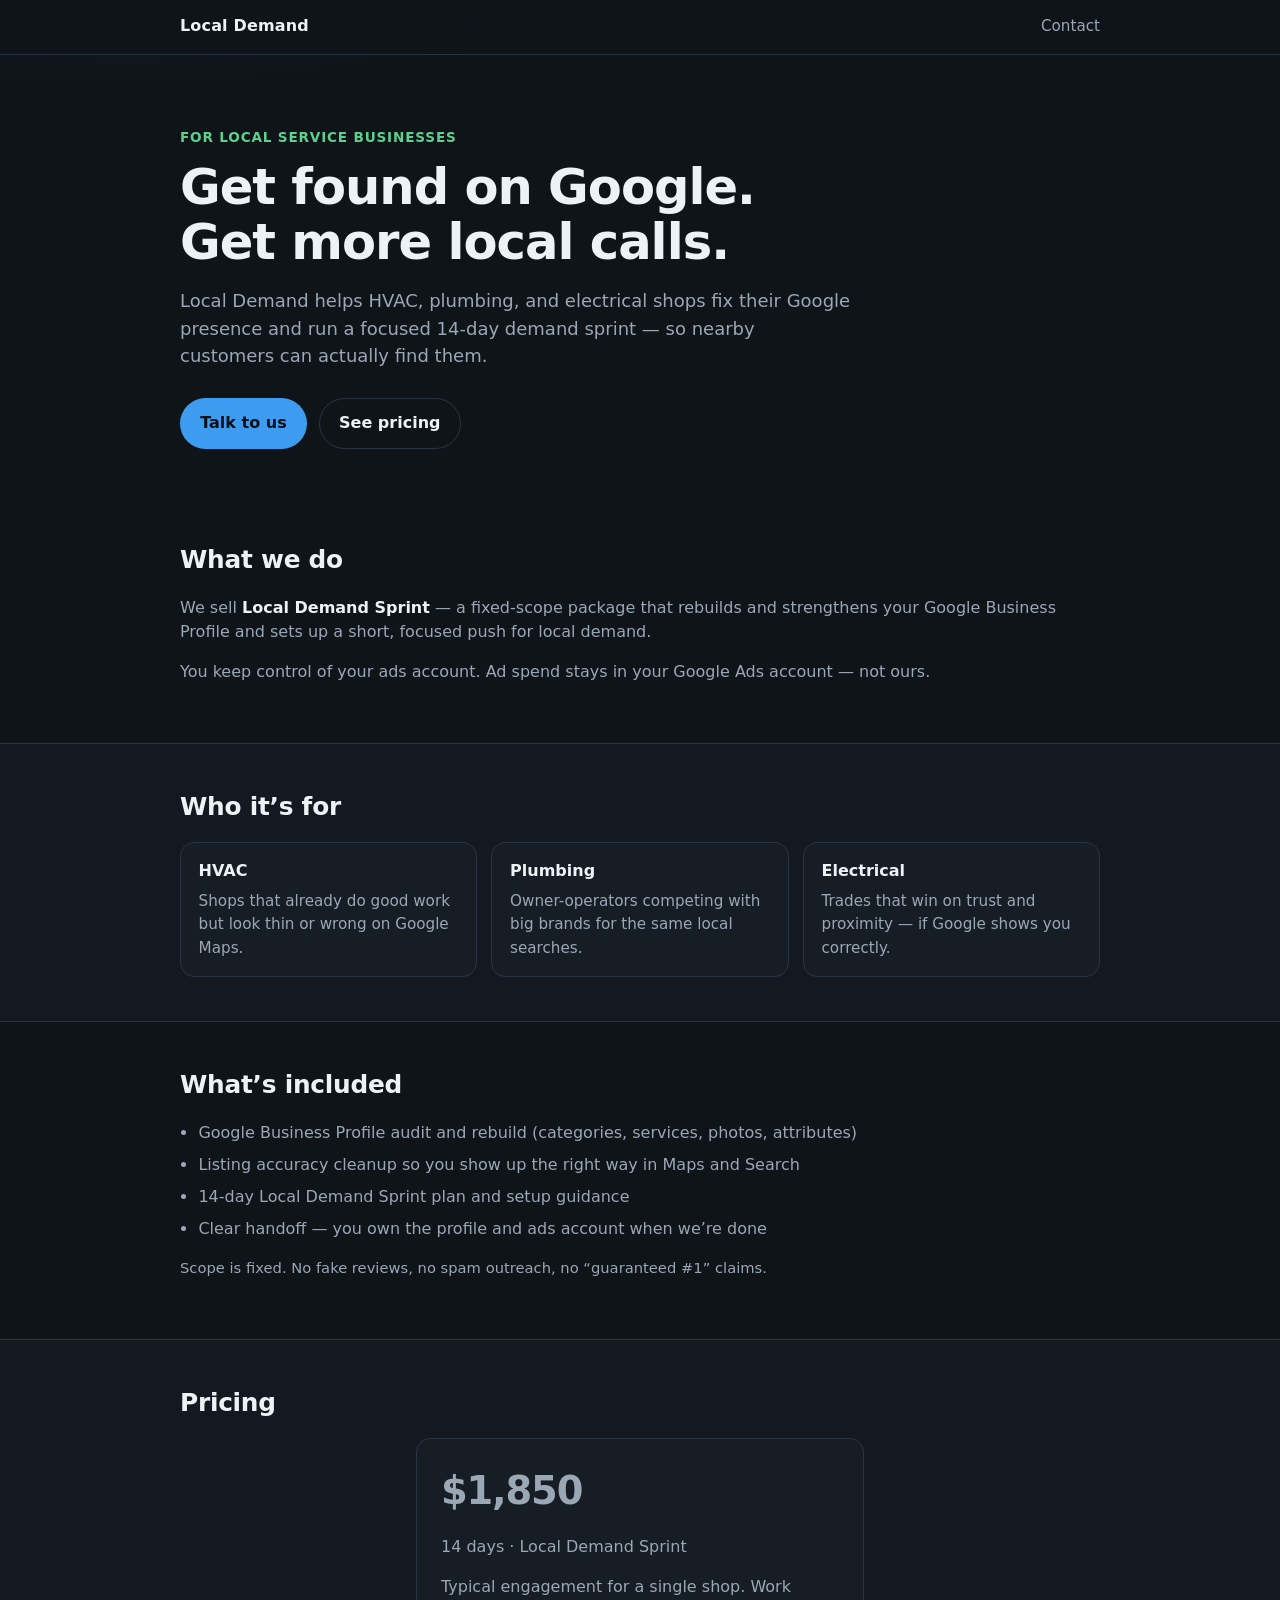
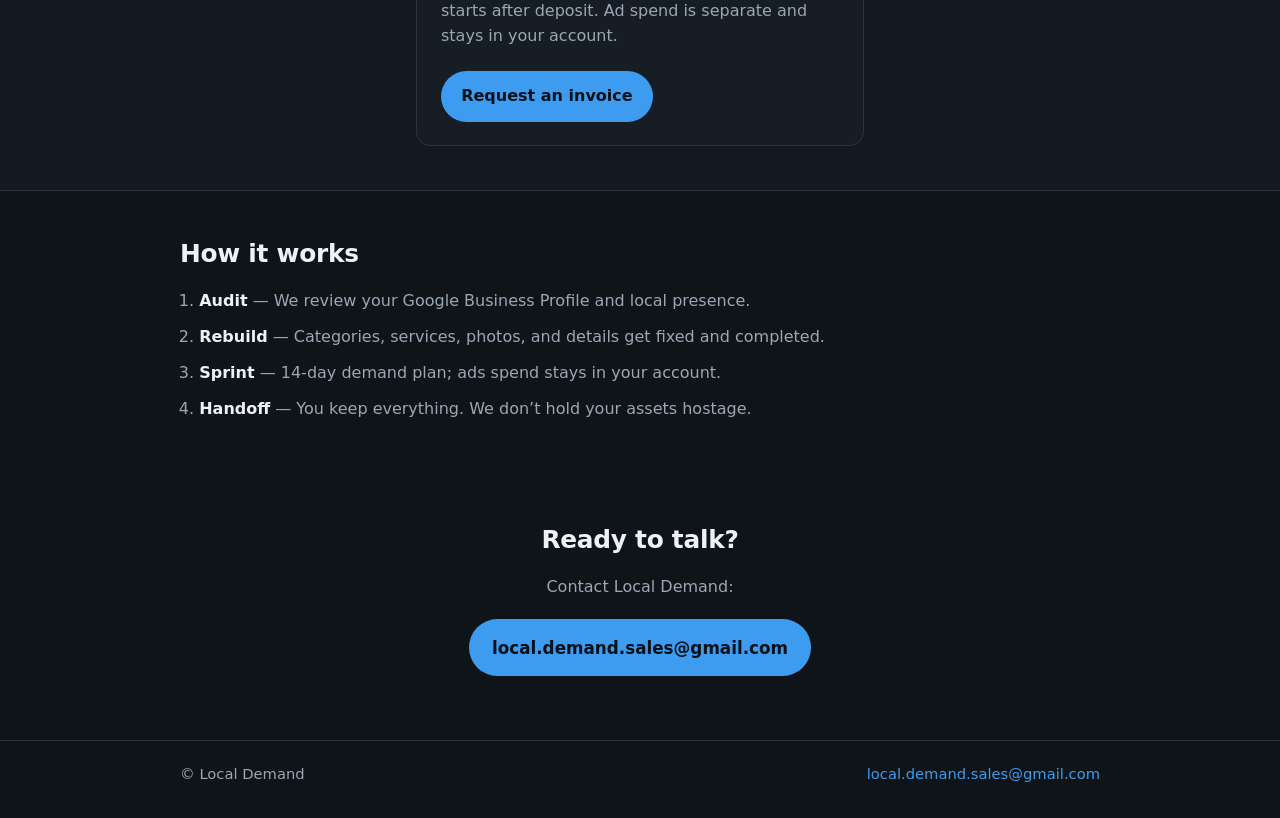
==== index.html @ 6250e211 "Restore Local Demand contact email only; page name Local Demand." ====
<!DOCTYPE html>
<html lang="en">
<head>
  <meta charset="utf-8" />
  <meta name="viewport" content="width=device-width, initial-scale=1" />
  <title>Local Demand</title>
  <meta name="description" content="Local Demand Sprint: a fixed-scope Google Business Profile rebuild for HVAC, plumbing, and electrical shops. $1,850 for 14 days." />
  <link rel="stylesheet" href="styles.css" />
</head>
<body>
  <header class="site-header">
    <div class="wrap nav">
      <a class="logo" href="#top">Local Demand</a>
      <a class="nav-cta" href="mailto:local.demand.sales@gmail.com">Contact</a>
    </div>
  </header>

  <main id="top">
    <section class="hero wrap">
      <p class="eyebrow">For local service businesses</p>
      <h1>Get found on Google.<br />Get more local calls.</h1>
      <p class="lede">Local Demand helps HVAC, plumbing, and electrical shops fix their Google presence and run a focused 14-day demand sprint — so nearby customers can actually find them.</p>
      <div class="hero-actions">
        <a class="btn primary" href="mailto:local.demand.sales@gmail.com?subject=Local%20Demand%20Sprint">Talk to us</a>
        <a class="btn ghost" href="#pricing">See pricing</a>
      </div>
    </section>

    <section class="wrap section" id="what">
      <h2>What we do</h2>
      <p>We sell <strong>Local Demand Sprint</strong> — a fixed-scope package that rebuilds and strengthens your Google Business Profile and sets up a short, focused push for local demand.</p>
      <p>You keep control of your ads account. Ad spend stays in your Google Ads account — not ours.</p>
    </section>

    <section class="wrap section muted" id="who">
      <h2>Who it’s for</h2>
      <ul class="cards">
        <li><strong>HVAC</strong><span>Shops that already do good work but look thin or wrong on Google Maps.</span></li>
        <li><strong>Plumbing</strong><span>Owner-operators competing with big brands for the same local searches.</span></li>
        <li><strong>Electrical</strong><span>Trades that win on trust and proximity — if Google shows you correctly.</span></li>
      </ul>
    </section>

    <section class="wrap section" id="included">
      <h2>What’s included</h2>
      <ul class="checklist">
        <li>Google Business Profile audit and rebuild (categories, services, photos, attributes)</li>
        <li>Listing accuracy cleanup so you show up the right way in Maps and Search</li>
        <li>14-day Local Demand Sprint plan and setup guidance</li>
        <li>Clear handoff — you own the profile and ads account when we’re done</li>
      </ul>
      <p class="note">Scope is fixed. No fake reviews, no spam outreach, no “guaranteed #1” claims.</p>
    </section>

    <section class="wrap section muted" id="pricing">
      <h2>Pricing</h2>
      <div class="price-card">
        <p class="price">$1,850</p>
        <p class="price-sub">14 days · Local Demand Sprint</p>
        <p>Typical engagement for a single shop. Work starts after deposit. Ad spend is separate and stays in your account.</p>
        <a class="btn primary" href="mailto:local.demand.sales@gmail.com?subject=Local%20Demand%20Sprint%20%241850">Request an invoice</a>
      </div>
    </section>

    <section class="wrap section" id="how">
      <h2>How it works</h2>
      <ol class="steps">
        <li><strong>Audit</strong> — We review your Google Business Profile and local presence.</li>
        <li><strong>Rebuild</strong> — Categories, services, photos, and details get fixed and completed.</li>
        <li><strong>Sprint</strong> — 14-day demand plan; ads spend stays in your account.</li>
        <li><strong>Handoff</strong> — You keep everything. We don’t hold your assets hostage.</li>
      </ol>
    </section>

    <section class="wrap section cta" id="contact">
      <h2>Ready to talk?</h2>
      <p>Contact Local Demand:</p>
      <a class="btn primary large" href="mailto:local.demand.sales@gmail.com">local.demand.sales@gmail.com</a>
    </section>
  </main>

  <footer class="site-footer">
    <div class="wrap">
      <p>© Local Demand</p>
      <p><a href="mailto:local.demand.sales@gmail.com">local.demand.sales@gmail.com</a></p>
    </div>
  </footer>
</body>
</html>
---- styles.css ----
:root {
  --bg: #0f1419;
  --panel: #171d25;
  --text: #eef2f6;
  --muted: #9aa7b5;
  --line: #2a3441;
  --accent: #3d9cf0;
  --accent-2: #2f7fd0;
  --ok: #5ecf8e;
  --radius: 14px;
  --max: 920px;
  --font: ui-sans-serif, system-ui, -apple-system, Segoe UI, Roboto, Helvetica, Arial, sans-serif;
}

* { box-sizing: border-box; }
html { scroll-behavior: smooth; }
body {
  margin: 0;
  font-family: var(--font);
  background: radial-gradient(1200px 600px at 10% -10%, #1a2740 0%, var(--bg) 55%);
  color: var(--text);
  line-height: 1.55;
}

a { color: var(--accent); text-decoration: none; }
a:hover { text-decoration: underline; }

.wrap { width: min(var(--max), calc(100% - 2rem)); margin: 0 auto; }

.site-header {
  position: sticky; top: 0; z-index: 10;
  backdrop-filter: blur(10px);
  background: rgba(15, 20, 25, 0.85);
  border-bottom: 1px solid var(--line);
}
.nav { display: flex; align-items: center; justify-content: space-between; padding: 0.9rem 0; }
.logo { color: var(--text); font-weight: 700; letter-spacing: 0.01em; text-decoration: none; }
.nav-cta { color: var(--muted); font-size: 0.95rem; }

.hero { padding: 4.5rem 0 3rem; }
.eyebrow {
  color: var(--ok); font-size: 0.85rem; font-weight: 600;
  text-transform: uppercase; letter-spacing: 0.06em; margin: 0 0 0.75rem;
}
h1 {
  font-size: clamp(2rem, 5vw, 3.1rem);
  line-height: 1.12; margin: 0 0 1rem; letter-spacing: -0.02em;
}
.lede { color: var(--muted); font-size: 1.125rem; max-width: 42rem; margin: 0 0 1.75rem; }
.hero-actions { display: flex; flex-wrap: wrap; gap: 0.75rem; }

.btn {
  display: inline-flex; align-items: center; justify-content: center;
  border-radius: 999px; padding: 0.75rem 1.2rem; font-weight: 600;
  border: 1px solid transparent; text-decoration: none;
}
.btn.primary { background: var(--accent); color: #061018; }
.btn.primary:hover { background: var(--accent-2); text-decoration: none; }
.btn.ghost { border-color: var(--line); color: var(--text); background: transparent; }
.btn.ghost:hover { border-color: var(--muted); text-decoration: none; }
.btn.large { padding: 0.9rem 1.4rem; font-size: 1.05rem; }

.section { padding: 2.75rem 0; }
.section.muted {
  background: rgba(23, 29, 37, 0.65);
  border-block: 1px solid var(--line);
  width: 100%;
  max-width: none;
  padding-inline: 0;
}
.section.muted > * { width: min(var(--max), calc(100% - 2rem)); margin-inline: auto; }
h2 { margin: 0 0 1rem; font-size: 1.55rem; letter-spacing: -0.01em; }
.section p { color: var(--muted); margin: 0 0 0.9rem; }
.section p strong { color: var(--text); }

.cards { list-style: none; padding: 0; margin: 1rem 0 0; display: grid; gap: 0.9rem; }
@media (min-width: 720px) { .cards { grid-template-columns: repeat(3, 1fr); } }
.cards li {
  background: var(--panel); border: 1px solid var(--line); border-radius: var(--radius);
  padding: 1rem 1.1rem; display: flex; flex-direction: column; gap: 0.35rem;
}
.cards strong { color: var(--text); }
.cards span { color: var(--muted); font-size: 0.95rem; }

.checklist { margin: 0; padding-left: 1.15rem; color: var(--muted); }
.checklist li { margin: 0.45rem 0; }
.note { font-size: 0.92rem; margin-top: 1rem !important; }

.price-card {
  background: var(--panel); border: 1px solid var(--line); border-radius: var(--radius);
  padding: 1.4rem 1.5rem; max-width: 28rem;
}
.price { font-size: 2.4rem; font-weight: 750; margin: 0; color: var(--text); letter-spacing: -0.03em; }
.price-sub { color: var(--muted); margin: 0.15rem 0 1rem; }
.price-card .btn { margin-top: 0.5rem; }

.steps { margin: 0; padding-left: 1.2rem; color: var(--muted); }
.steps li { margin: 0.7rem 0; }
.steps strong { color: var(--text); }

.cta { text-align: center; padding-bottom: 4rem; }
.cta p { margin-bottom: 1.2rem; }

.site-footer {
  border-top: 1px solid var(--line); padding: 1.4rem 0 2rem; color: var(--muted); font-size: 0.92rem;
}
.site-footer .wrap { display: flex; flex-wrap: wrap; gap: 0.5rem 1.25rem; justify-content: space-between; }
.site-footer p { margin: 0; }
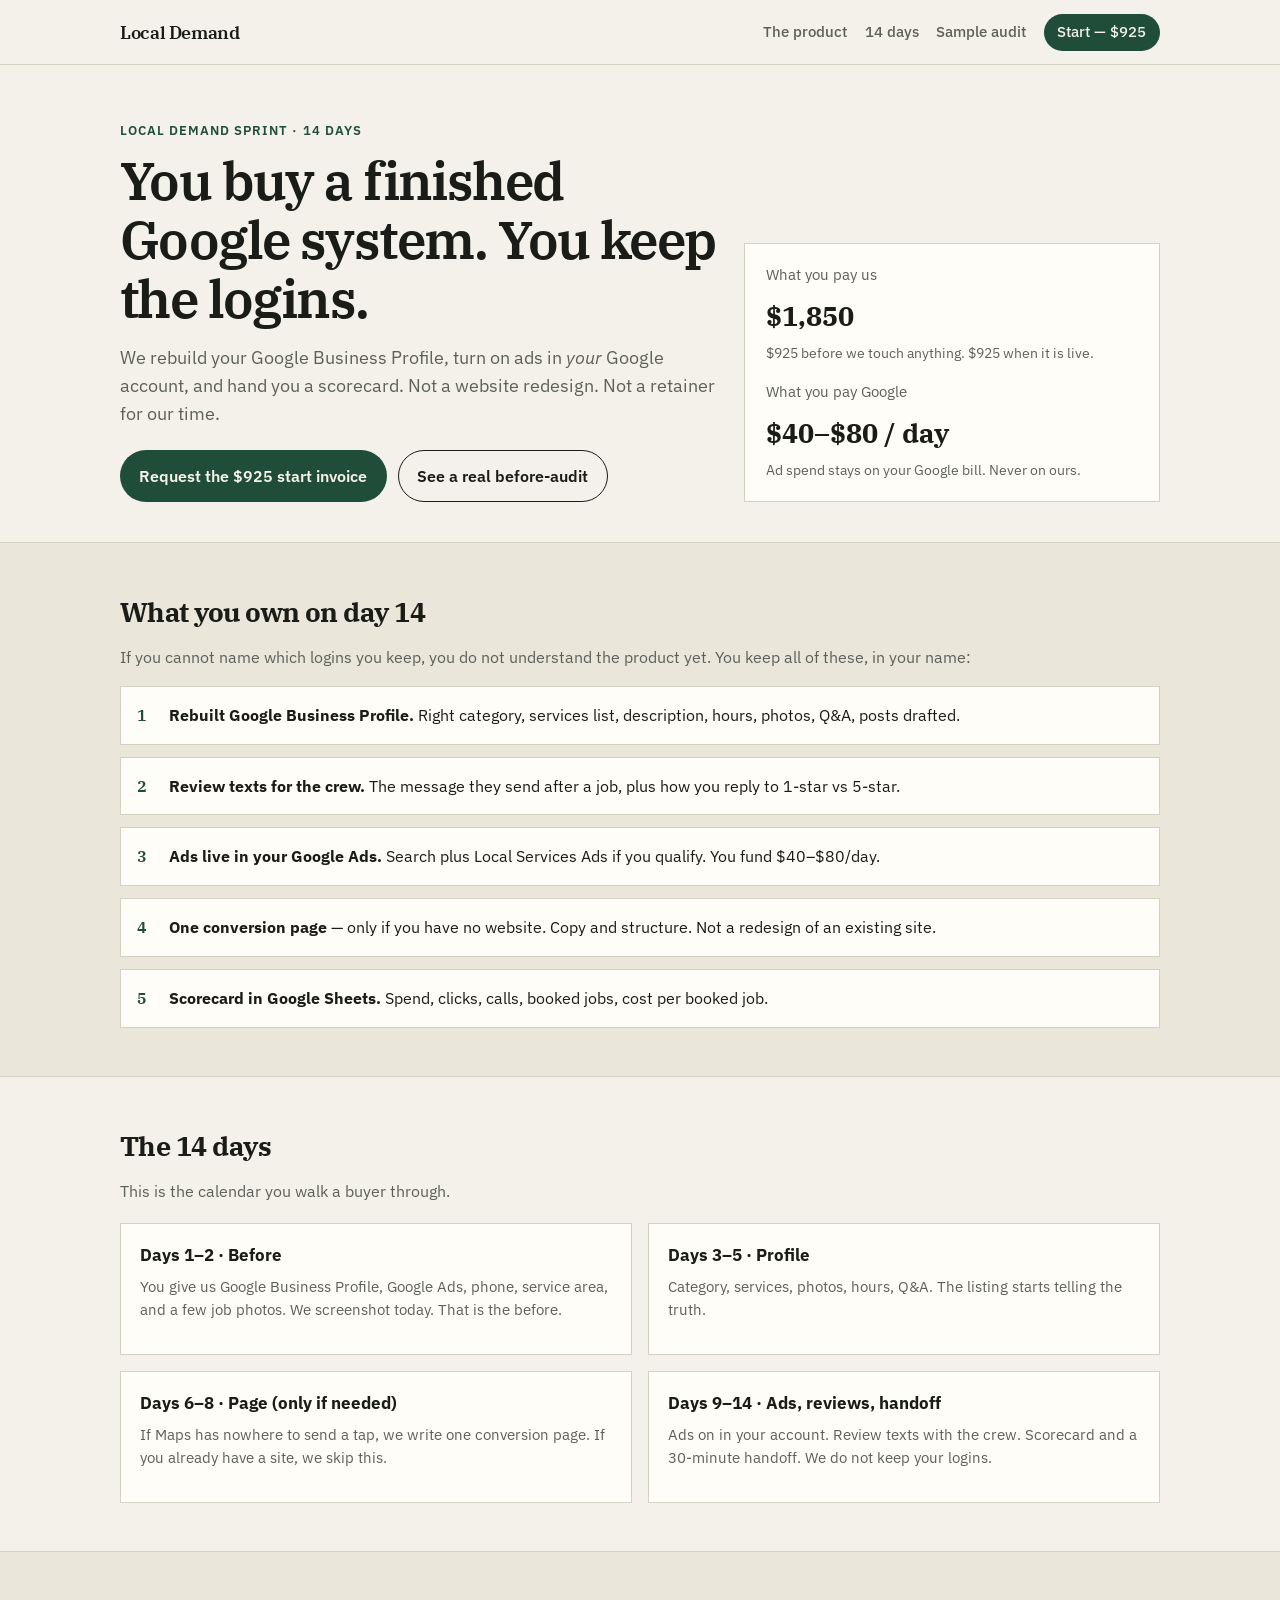
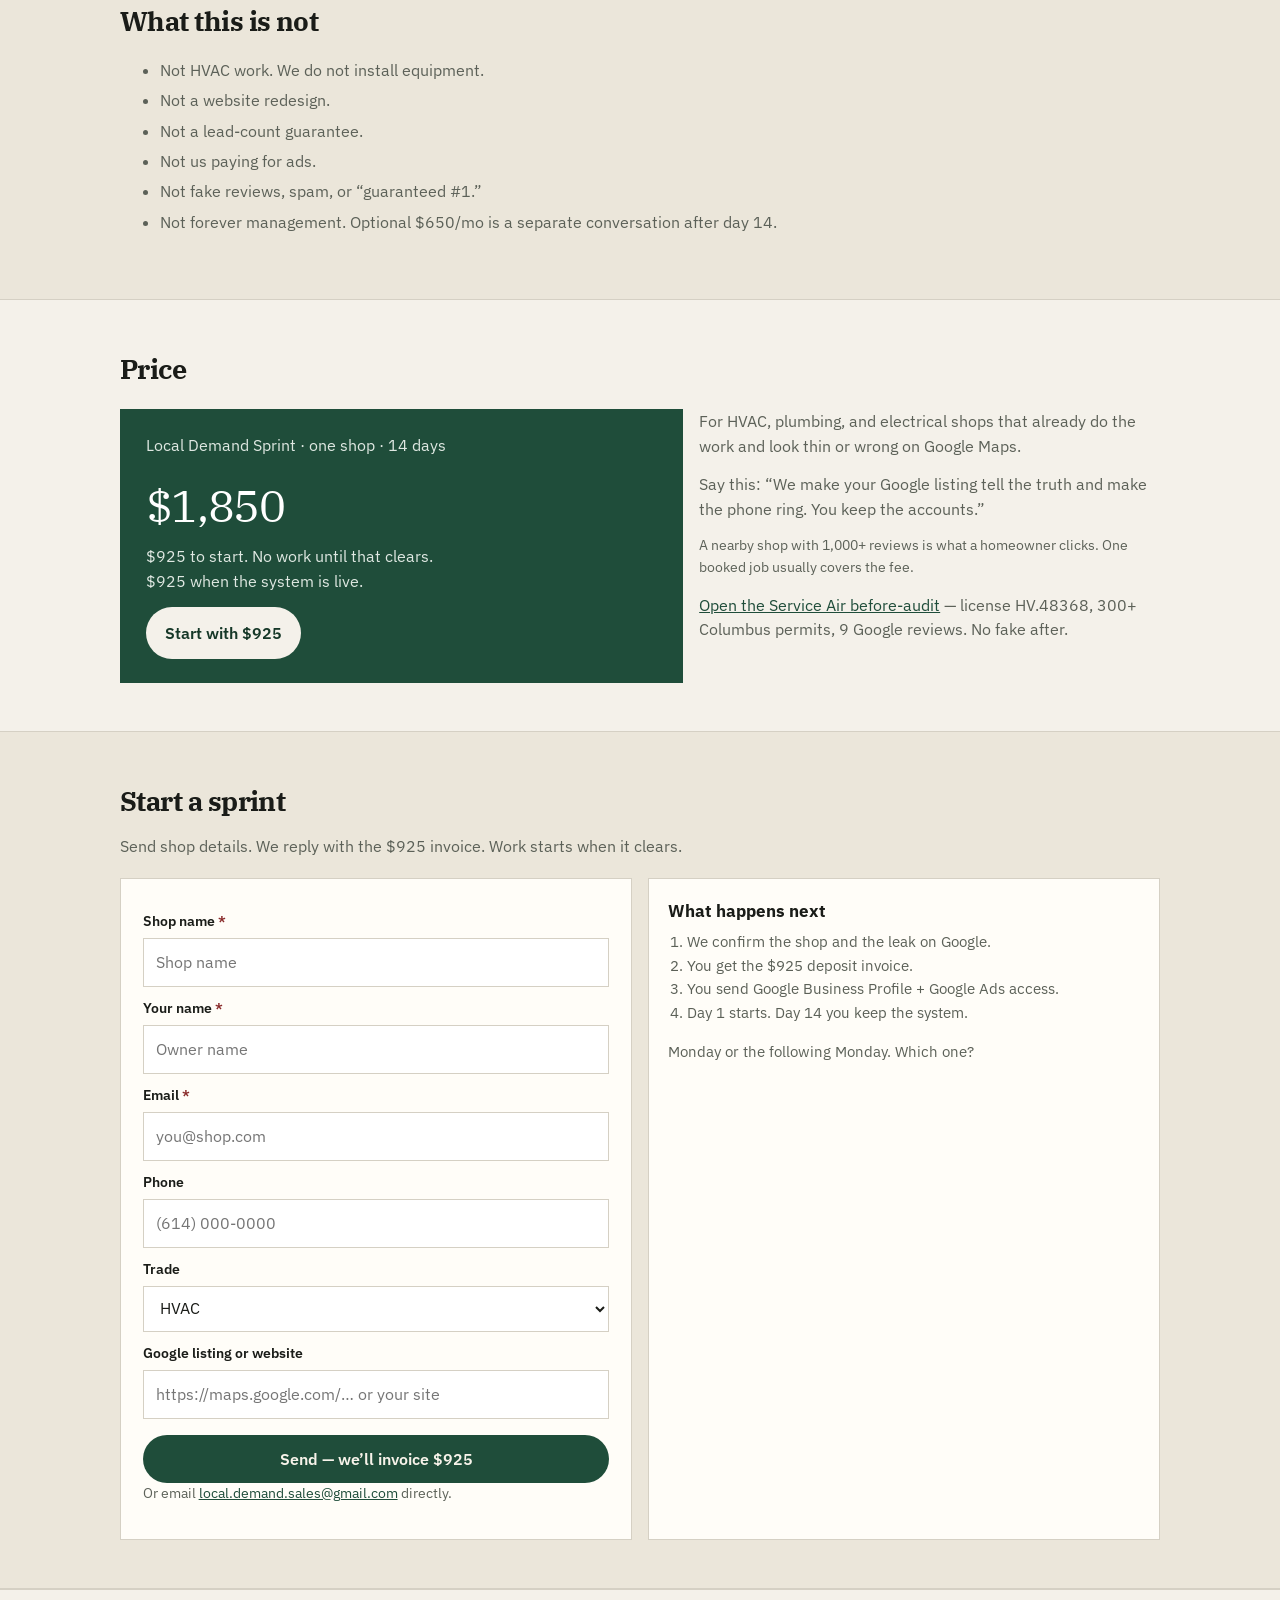
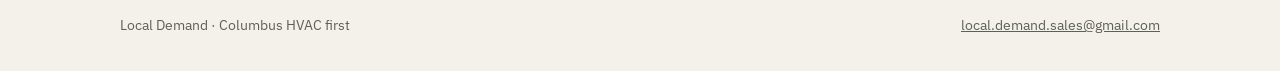
==== commit 83cf1605: "Rebuild Local Demand site to match the sold sprint. Product, 14-day calendar, $925 start form, and t" ====
--- a/index.html
+++ b/index.html
@@ -3,85 +3,161 @@
 <head>
   <meta charset="utf-8" />
   <meta name="viewport" content="width=device-width, initial-scale=1" />
-  <title>Local Demand</title>
-  <meta name="description" content="Local Demand Sprint: a fixed-scope Google Business Profile rebuild for HVAC, plumbing, and electrical shops. $1,850 for 14 days." />
+  <title>Local Demand Sprint — Google rebuild for HVAC shops</title>
+  <meta name="description" content="A 14-day Google system HVAC, plumbing, and electrical shops own on day 14: rebuilt profile, review texts, ads in their account, scorecard. $1,850. $925 to start." />
   <link rel="stylesheet" href="styles.css" />
 </head>
 <body>
   <header class="site-header">
     <div class="wrap nav">
-      <a class="logo" href="#top">Local Demand</a>
-      <a class="nav-cta" href="mailto:local.demand.sales@gmail.com">Contact</a>
+      <a class="logo" href="index.html">Local Demand</a>
+      <nav class="nav-links">
+        <a href="#product">The product</a>
+        <a href="#days">14 days</a>
+        <a href="sample-audit.html">Sample audit</a>
+        <a class="nav-cta" href="#start">Start — $925</a>
+      </nav>
     </div>
   </header>
 
-  <main id="top">
-    <section class="hero wrap">
-      <p class="eyebrow">For local service businesses</p>
-      <h1>Get found on Google.<br />Get more local calls.</h1>
-      <p class="lede">Local Demand helps HVAC, plumbing, and electrical shops fix their Google presence and run a focused 14-day demand sprint — so nearby customers can actually find them.</p>
-      <div class="hero-actions">
-        <a class="btn primary" href="mailto:local.demand.sales@gmail.com?subject=Local%20Demand%20Sprint">Talk to us</a>
-        <a class="btn ghost" href="#pricing">See pricing</a>
+  <main>
+    <section class="wrap hero">
+      <div>
+        <p class="eyebrow">Local Demand Sprint · 14 days</p>
+        <h1>You buy a finished Google system. You keep the logins.</h1>
+        <p class="lede">We rebuild your Google Business Profile, turn on ads in <em>your</em> Google account, and hand you a scorecard. Not a website redesign. Not a retainer for our time.</p>
+        <div class="hero-actions">
+          <a class="btn primary" href="#start">Request the $925 start invoice</a>
+          <a class="btn ghost" href="sample-audit.html">See a real before-audit</a>
+        </div>
+      </div>
+      <aside class="stat-box">
+        <p>What you pay us</p>
+        <strong>$1,850</strong>
+        <span>$925 before we touch anything. $925 when it is live.</span>
+        <p style="margin-top:1rem">What you pay Google</p>
+        <strong>$40–$80 / day</strong>
+        <span>Ad spend stays on your Google bill. Never on ours.</span>
+      </aside>
+    </section>
+
+    <section class="section band" id="product">
+      <div class="wrap">
+        <h2>What you own on day 14</h2>
+        <p>If you cannot name which logins you keep, you do not understand the product yet. You keep all of these, in your name:</p>
+        <ol class="deliver">
+          <li data-n="1"><strong>Rebuilt Google Business Profile.</strong> Right category, services list, description, hours, photos, Q&amp;A, posts drafted.</li>
+          <li data-n="2"><strong>Review texts for the crew.</strong> The message they send after a job, plus how you reply to 1-star vs 5-star.</li>
+          <li data-n="3"><strong>Ads live in your Google Ads.</strong> Search plus Local Services Ads if you qualify. You fund $40–$80/day.</li>
+          <li data-n="4"><strong>One conversion page</strong> — only if you have no website. Copy and structure. Not a redesign of an existing site.</li>
+          <li data-n="5"><strong>Scorecard in Google Sheets.</strong> Spend, clicks, calls, booked jobs, cost per booked job.</li>
+        </ol>
       </div>
     </section>
 
-    <section class="wrap section" id="what">
-      <h2>What we do</h2>
-      <p>We sell <strong>Local Demand Sprint</strong> — a fixed-scope package that rebuilds and strengthens your Google Business Profile and sets up a short, focused push for local demand.</p>
-      <p>You keep control of your ads account. Ad spend stays in your Google Ads account — not ours.</p>
-    </section>
-
-    <section class="wrap section muted" id="who">
-      <h2>Who it’s for</h2>
-      <ul class="cards">
-        <li><strong>HVAC</strong><span>Shops that already do good work but look thin or wrong on Google Maps.</span></li>
-        <li><strong>Plumbing</strong><span>Owner-operators competing with big brands for the same local searches.</span></li>
-        <li><strong>Electrical</strong><span>Trades that win on trust and proximity — if Google shows you correctly.</span></li>
-      </ul>
-    </section>
-
-    <section class="wrap section" id="included">
-      <h2>What’s included</h2>
-      <ul class="checklist">
-        <li>Google Business Profile audit and rebuild (categories, services, photos, attributes)</li>
-        <li>Listing accuracy cleanup so you show up the right way in Maps and Search</li>
-        <li>14-day Local Demand Sprint plan and setup guidance</li>
-        <li>Clear handoff — you own the profile and ads account when we’re done</li>
-      </ul>
-      <p class="note">Scope is fixed. No fake reviews, no spam outreach, no “guaranteed #1” claims.</p>
-    </section>
-
-    <section class="wrap section muted" id="pricing">
-      <h2>Pricing</h2>
-      <div class="price-card">
-        <p class="price">$1,850</p>
-        <p class="price-sub">14 days · Local Demand Sprint</p>
-        <p>Typical engagement for a single shop. Work starts after deposit. Ad spend is separate and stays in your account.</p>
-        <a class="btn primary" href="mailto:local.demand.sales@gmail.com?subject=Local%20Demand%20Sprint%20%241850">Request an invoice</a>
+    <section class="wrap section" id="days">
+      <h2>The 14 days</h2>
+      <p>This is the calendar you walk a buyer through.</p>
+      <div class="grid-2">
+        <div class="card">
+          <h3>Days 1–2 · Before</h3>
+          <p>You give us Google Business Profile, Google Ads, phone, service area, and a few job photos. We screenshot today. That is the before.</p>
+        </div>
+        <div class="card">
+          <h3>Days 3–5 · Profile</h3>
+          <p>Category, services, photos, hours, Q&amp;A. The listing starts telling the truth.</p>
+        </div>
+        <div class="card">
+          <h3>Days 6–8 · Page (only if needed)</h3>
+          <p>If Maps has nowhere to send a tap, we write one conversion page. If you already have a site, we skip this.</p>
+        </div>
+        <div class="card">
+          <h3>Days 9–14 · Ads, reviews, handoff</h3>
+          <p>Ads on in your account. Review texts with the crew. Scorecard and a 30-minute handoff. We do not keep your logins.</p>
+        </div>
       </div>
     </section>
 
-    <section class="wrap section" id="how">
-      <h2>How it works</h2>
-      <ol class="steps">
-        <li><strong>Audit</strong> — We review your Google Business Profile and local presence.</li>
-        <li><strong>Rebuild</strong> — Categories, services, photos, and details get fixed and completed.</li>
-        <li><strong>Sprint</strong> — 14-day demand plan; ads spend stays in your account.</li>
-        <li><strong>Handoff</strong> — You keep everything. We don’t hold your assets hostage.</li>
-      </ol>
+    <section class="section band" id="not">
+      <div class="wrap">
+        <h2>What this is not</h2>
+        <ul class="not">
+          <li>Not HVAC work. We do not install equipment.</li>
+          <li>Not a website redesign.</li>
+          <li>Not a lead-count guarantee.</li>
+          <li>Not us paying for ads.</li>
+          <li>Not fake reviews, spam, or “guaranteed #1.”</li>
+          <li>Not forever management. Optional $650/mo is a separate conversation after day 14.</li>
+        </ul>
+      </div>
     </section>
 
-    <section class="wrap section cta" id="contact">
-      <h2>Ready to talk?</h2>
-      <p>Contact Local Demand:</p>
-      <a class="btn primary large" href="mailto:local.demand.sales@gmail.com">local.demand.sales@gmail.com</a>
+    <section class="wrap section" id="pricing">
+      <h2>Price</h2>
+      <div class="price-row">
+        <div class="price-card">
+          <p>Local Demand Sprint · one shop · 14 days</p>
+          <p class="amount">$1,850</p>
+          <p>$925 to start. No work until that clears.<br />$925 when the system is live.</p>
+          <a class="btn primary" href="#start">Start with $925</a>
+        </div>
+        <div>
+          <p>For HVAC, plumbing, and electrical shops that already do the work and look thin or wrong on Google Maps.</p>
+          <p>Say this: “We make your Google listing tell the truth and make the phone ring. You keep the accounts.”</p>
+          <p class="fine">A nearby shop with 1,000+ reviews is what a homeowner clicks. One booked job usually covers the fee.</p>
+          <p><a href="sample-audit.html">Open the Service Air before-audit</a> — license HV.48368, 300+ Columbus permits, 9 Google reviews. No fake after.</p>
+        </div>
+      </div>
+    </section>
+
+    <section class="section band" id="start">
+      <div class="wrap">
+        <h2>Start a sprint</h2>
+        <p>Send shop details. We reply with the $925 invoice. Work starts when it clears.</p>
+        <div class="grid-2">
+          <form class="form" action="https://formsubmit.co/local.demand.sales@gmail.com" method="POST">
+            <input type="hidden" name="_subject" value="Local Demand Sprint — start request" />
+            <input type="hidden" name="_template" value="table" />
+            <input type="hidden" name="_next" value="https://local-demand-co.netlify.app/thanks.html" />
+            <input type="text" name="_honey" style="display:none" />
+            <label>Shop name <span class="req">*</span></label>
+            <input name="shop" required placeholder="Shop name" />
+            <label>Your name <span class="req">*</span></label>
+            <input name="name" required placeholder="Owner name" />
+            <label>Email <span class="req">*</span></label>
+            <input type="email" name="email" required placeholder="you@shop.com" />
+            <label>Phone</label>
+            <input type="tel" name="phone" placeholder="(614) 000-0000" />
+            <label>Trade</label>
+            <select name="trade">
+              <option>HVAC</option>
+              <option>Plumbing</option>
+              <option>Electrical</option>
+              <option>Other local trade</option>
+            </select>
+            <label>Google listing or website</label>
+            <input name="listing" placeholder="https://maps.google.com/… or your site" />
+            <button class="btn primary full" type="submit">Send — we’ll invoice $925</button>
+            <p class="fine">Or email <a href="mailto:local.demand.sales@gmail.com?subject=Local%20Demand%20Sprint%20%24925%20start">local.demand.sales@gmail.com</a> directly.</p>
+          </form>
+          <div class="card">
+            <h3>What happens next</h3>
+            <ol>
+              <li>We confirm the shop and the leak on Google.</li>
+              <li>You get the $925 deposit invoice.</li>
+              <li>You send Google Business Profile + Google Ads access.</li>
+              <li>Day 1 starts. Day 14 you keep the system.</li>
+            </ol>
+            <p style="margin-top:1rem">Monday or the following Monday. Which one?</p>
+          </div>
+        </div>
+      </div>
     </section>
   </main>
 
   <footer class="site-footer">
     <div class="wrap">
-      <p>© Local Demand</p>
+      <p>Local Demand · Columbus HVAC first</p>
       <p><a href="mailto:local.demand.sales@gmail.com">local.demand.sales@gmail.com</a></p>
     </div>
   </footer>
--- a/styles.css
+++ b/styles.css
@@ -1,15 +1,18 @@
+@import url("https://fonts.googleapis.com/css2?family=IBM+Plex+Sans:wght@400;500;600;700&family=IBM+Plex+Serif:wght@500;600&display=swap");
+
 :root {
-  --bg: #0f1419;
-  --panel: #171d25;
-  --text: #eef2f6;
-  --muted: #9aa7b5;
-  --line: #2a3441;
-  --accent: #3d9cf0;
-  --accent-2: #2f7fd0;
-  --ok: #5ecf8e;
-  --radius: 14px;
-  --max: 920px;
-  --font: ui-sans-serif, system-ui, -apple-system, Segoe UI, Roboto, Helvetica, Arial, sans-serif;
+  --bg: #f4f1ea;
+  --ink: #1a1c18;
+  --muted: #5c6158;
+  --line: #d5d0c4;
+  --paper: #fffdf8;
+  --forest: #1f4d3a;
+  --forest-2: #163828;
+  --gold: #c4a35a;
+  --danger: #8a2b2b;
+  --max: 1040px;
+  --font: "IBM Plex Sans", ui-sans-serif, system-ui, sans-serif;
+  --serif: "IBM Plex Serif", Georgia, serif;
 }
 
 * { box-sizing: border-box; }
@@ -17,92 +20,139 @@
 body {
   margin: 0;
   font-family: var(--font);
-  background: radial-gradient(1200px 600px at 10% -10%, #1a2740 0%, var(--bg) 55%);
-  color: var(--text);
+  background: var(--bg);
+  color: var(--ink);
   line-height: 1.55;
 }
-
-a { color: var(--accent); text-decoration: none; }
-a:hover { text-decoration: underline; }
+img { max-width: 100%; }
+a { color: var(--forest); }
+a:hover { color: var(--forest-2); }
 
 .wrap { width: min(var(--max), calc(100% - 2rem)); margin: 0 auto; }
 
 .site-header {
-  position: sticky; top: 0; z-index: 10;
+  position: sticky; top: 0; z-index: 20;
+  background: rgba(244, 241, 234, 0.92);
   backdrop-filter: blur(10px);
-  background: rgba(15, 20, 25, 0.85);
   border-bottom: 1px solid var(--line);
 }
-.nav { display: flex; align-items: center; justify-content: space-between; padding: 0.9rem 0; }
-.logo { color: var(--text); font-weight: 700; letter-spacing: 0.01em; text-decoration: none; }
-.nav-cta { color: var(--muted); font-size: 0.95rem; }
+.nav {
+  display: flex; align-items: center; justify-content: space-between;
+  gap: 1rem; padding: 0.85rem 0;
+}
+.logo {
+  font-family: var(--serif); font-weight: 600; color: var(--ink);
+  text-decoration: none; font-size: 1.15rem; letter-spacing: -0.02em;
+}
+.nav-links { display: flex; flex-wrap: wrap; gap: 0.9rem 1.1rem; align-items: center; }
+.nav-links a { color: var(--muted); text-decoration: none; font-size: 0.92rem; font-weight: 500; }
+.nav-links a:hover { color: var(--ink); }
+.nav-cta {
+  background: var(--forest); color: #f4f1ea !important;
+  padding: 0.45rem 0.85rem; border-radius: 999px; text-decoration: none;
+}
 
-.hero { padding: 4.5rem 0 3rem; }
+.hero { padding: 3.5rem 0 2.5rem; display: grid; gap: 1.5rem; }
+@media (min-width: 860px) {
+  .hero { grid-template-columns: 1.3fr 0.9fr; align-items: end; }
+}
 .eyebrow {
-  color: var(--ok); font-size: 0.85rem; font-weight: 600;
-  text-transform: uppercase; letter-spacing: 0.06em; margin: 0 0 0.75rem;
+  margin: 0 0 0.6rem; color: var(--forest); font-weight: 600;
+  font-size: 0.8rem; letter-spacing: 0.08em; text-transform: uppercase;
 }
 h1 {
-  font-size: clamp(2rem, 5vw, 3.1rem);
-  line-height: 1.12; margin: 0 0 1rem; letter-spacing: -0.02em;
+  font-family: var(--serif); font-weight: 600;
+  font-size: clamp(2.1rem, 5vw, 3.3rem);
+  line-height: 1.12; letter-spacing: -0.03em; margin: 0 0 1rem;
 }
-.lede { color: var(--muted); font-size: 1.125rem; max-width: 42rem; margin: 0 0 1.75rem; }
-.hero-actions { display: flex; flex-wrap: wrap; gap: 0.75rem; }
+.lede { color: var(--muted); font-size: 1.12rem; margin: 0 0 1.4rem; max-width: 38rem; }
+.hero-actions { display: flex; flex-wrap: wrap; gap: 0.7rem; }
 
 .btn {
   display: inline-flex; align-items: center; justify-content: center;
-  border-radius: 999px; padding: 0.75rem 1.2rem; font-weight: 600;
-  border: 1px solid transparent; text-decoration: none;
+  border-radius: 999px; padding: 0.8rem 1.15rem; font-weight: 600;
+  border: 1px solid transparent; text-decoration: none; cursor: pointer; font-size: 0.98rem;
+  font-family: inherit;
 }
-.btn.primary { background: var(--accent); color: #061018; }
-.btn.primary:hover { background: var(--accent-2); text-decoration: none; }
-.btn.ghost { border-color: var(--line); color: var(--text); background: transparent; }
-.btn.ghost:hover { border-color: var(--muted); text-decoration: none; }
-.btn.large { padding: 0.9rem 1.4rem; font-size: 1.05rem; }
+.btn.primary { background: var(--forest); color: #f7f3ea; }
+.btn.primary:hover { background: var(--forest-2); }
+.btn.ghost { border-color: var(--ink); color: var(--ink); background: transparent; }
+.btn.ghost:hover { background: #ebe6da; }
+.btn.full { width: 100%; }
 
-.section { padding: 2.75rem 0; }
-.section.muted {
-  background: rgba(23, 29, 37, 0.65);
-  border-block: 1px solid var(--line);
-  width: 100%;
-  max-width: none;
-  padding-inline: 0;
+.stat-box {
+  background: var(--paper); border: 1px solid var(--line); padding: 1.2rem 1.3rem;
 }
-.section.muted > * { width: min(var(--max), calc(100% - 2rem)); margin-inline: auto; }
-h2 { margin: 0 0 1rem; font-size: 1.55rem; letter-spacing: -0.01em; }
-.section p { color: var(--muted); margin: 0 0 0.9rem; }
-.section p strong { color: var(--text); }
+.stat-box p { margin: 0 0 0.55rem; color: var(--muted); font-size: 0.92rem; }
+.stat-box strong { display: block; font-family: var(--serif); font-size: 1.7rem; color: var(--ink); margin-bottom: 0.15rem; }
+.stat-box span { color: var(--muted); font-size: 0.9rem; }
 
-.cards { list-style: none; padding: 0; margin: 1rem 0 0; display: grid; gap: 0.9rem; }
-@media (min-width: 720px) { .cards { grid-template-columns: repeat(3, 1fr); } }
-.cards li {
-  background: var(--panel); border: 1px solid var(--line); border-radius: var(--radius);
-  padding: 1rem 1.1rem; display: flex; flex-direction: column; gap: 0.35rem;
+.section { padding: 3rem 0; }
+.section.band { background: #ebe6da; border-block: 1px solid var(--line); }
+h2 { font-family: var(--serif); font-size: 1.7rem; margin: 0 0 0.75rem; letter-spacing: -0.02em; }
+.section p { color: var(--muted); margin: 0 0 0.85rem; }
+.section p strong { color: var(--ink); }
+
+.grid-3, .grid-2 { display: grid; gap: 1rem; margin-top: 1.2rem; }
+@media (min-width: 720px) {
+  .grid-3 { grid-template-columns: repeat(3, 1fr); }
+  .grid-2 { grid-template-columns: 1fr 1fr; }
 }
-.cards strong { color: var(--text); }
-.cards span { color: var(--muted); font-size: 0.95rem; }
+.card {
+  background: var(--paper); border: 1px solid var(--line); padding: 1.15rem 1.2rem;
+}
+.card h3 { margin: 0 0 0.4rem; font-size: 1.05rem; }
+.card p, .card li { color: var(--muted); font-size: 0.95rem; }
+.card ol, .card ul { margin: 0.4rem 0 0; padding-left: 1.15rem; }
 
-.checklist { margin: 0; padding-left: 1.15rem; color: var(--muted); }
-.checklist li { margin: 0.45rem 0; }
-.note { font-size: 0.92rem; margin-top: 1rem !important; }
+.deliver {
+  list-style: none; padding: 0; margin: 1rem 0 0; display: grid; gap: 0.75rem;
+}
+.deliver li {
+  background: var(--paper); border: 1px solid var(--line);
+  padding: 1rem 1.1rem 1rem 3rem; position: relative;
+}
+.deliver li::before {
+  content: attr(data-n);
+  position: absolute; left: 1rem; top: 1rem;
+  font-family: var(--serif); color: var(--forest); font-weight: 600;
+}
 
+.price-row { display: grid; gap: 1rem; margin-top: 1.2rem; }
+@media (min-width: 800px) { .price-row { grid-template-columns: 1.1fr 0.9fr; } }
 .price-card {
-  background: var(--panel); border: 1px solid var(--line); border-radius: var(--radius);
-  padding: 1.4rem 1.5rem; max-width: 28rem;
+  background: var(--forest); color: #f4f1ea; padding: 1.5rem 1.6rem;
 }
-.price { font-size: 2.4rem; font-weight: 750; margin: 0; color: var(--text); letter-spacing: -0.03em; }
-.price-sub { color: var(--muted); margin: 0.15rem 0 1rem; }
-.price-card .btn { margin-top: 0.5rem; }
+.price-card h3, .price-card p { color: #dfe8e2; }
+.price-card .amount {
+  font-family: var(--serif); font-size: 2.8rem; color: #fff; margin: 0.2rem 0;
+  letter-spacing: -0.03em;
+}
+.price-card .btn.primary { background: #f4f1ea; color: var(--forest-2); }
+.fine { font-size: 0.88rem; color: var(--muted); }
 
-.steps { margin: 0; padding-left: 1.2rem; color: var(--muted); }
-.steps li { margin: 0.7rem 0; }
-.steps strong { color: var(--text); }
+.form {
+  background: var(--paper); border: 1px solid var(--line); padding: 1.3rem 1.35rem;
+}
+.form label { display: block; font-weight: 600; font-size: 0.88rem; margin: 0.7rem 0 0.3rem; }
+.form input, .form select, .form textarea {
+  width: 100%; padding: 0.7rem 0.75rem; border: 1px solid var(--line);
+  background: #fff; font: inherit; color: var(--ink);
+}
+.form textarea { min-height: 5.5rem; resize: vertical; }
+.form .btn { margin-top: 1rem; }
+.form .req { color: var(--danger); }
 
-.cta { text-align: center; padding-bottom: 4rem; }
-.cta p { margin-bottom: 1.2rem; }
+.not { color: var(--muted); }
+.not li { margin: 0.35rem 0; }
 
 .site-footer {
-  border-top: 1px solid var(--line); padding: 1.4rem 0 2rem; color: var(--muted); font-size: 0.92rem;
+  border-top: 1px solid var(--line); padding: 1.5rem 0 2.2rem;
+  color: var(--muted); font-size: 0.9rem;
 }
-.site-footer .wrap { display: flex; flex-wrap: wrap; gap: 0.5rem 1.25rem; justify-content: space-between; }
+.site-footer .wrap { display: flex; flex-wrap: wrap; gap: 0.6rem 1.4rem; justify-content: space-between; }
 .site-footer p { margin: 0; }
+.site-footer a { color: var(--muted); }
+
+.audit-hero { padding: 2.8rem 0 1.5rem; }
+.kicker { color: var(--forest); font-weight: 600; font-size: 0.82rem; letter-spacing: 0.06em; text-transform: uppercase; }
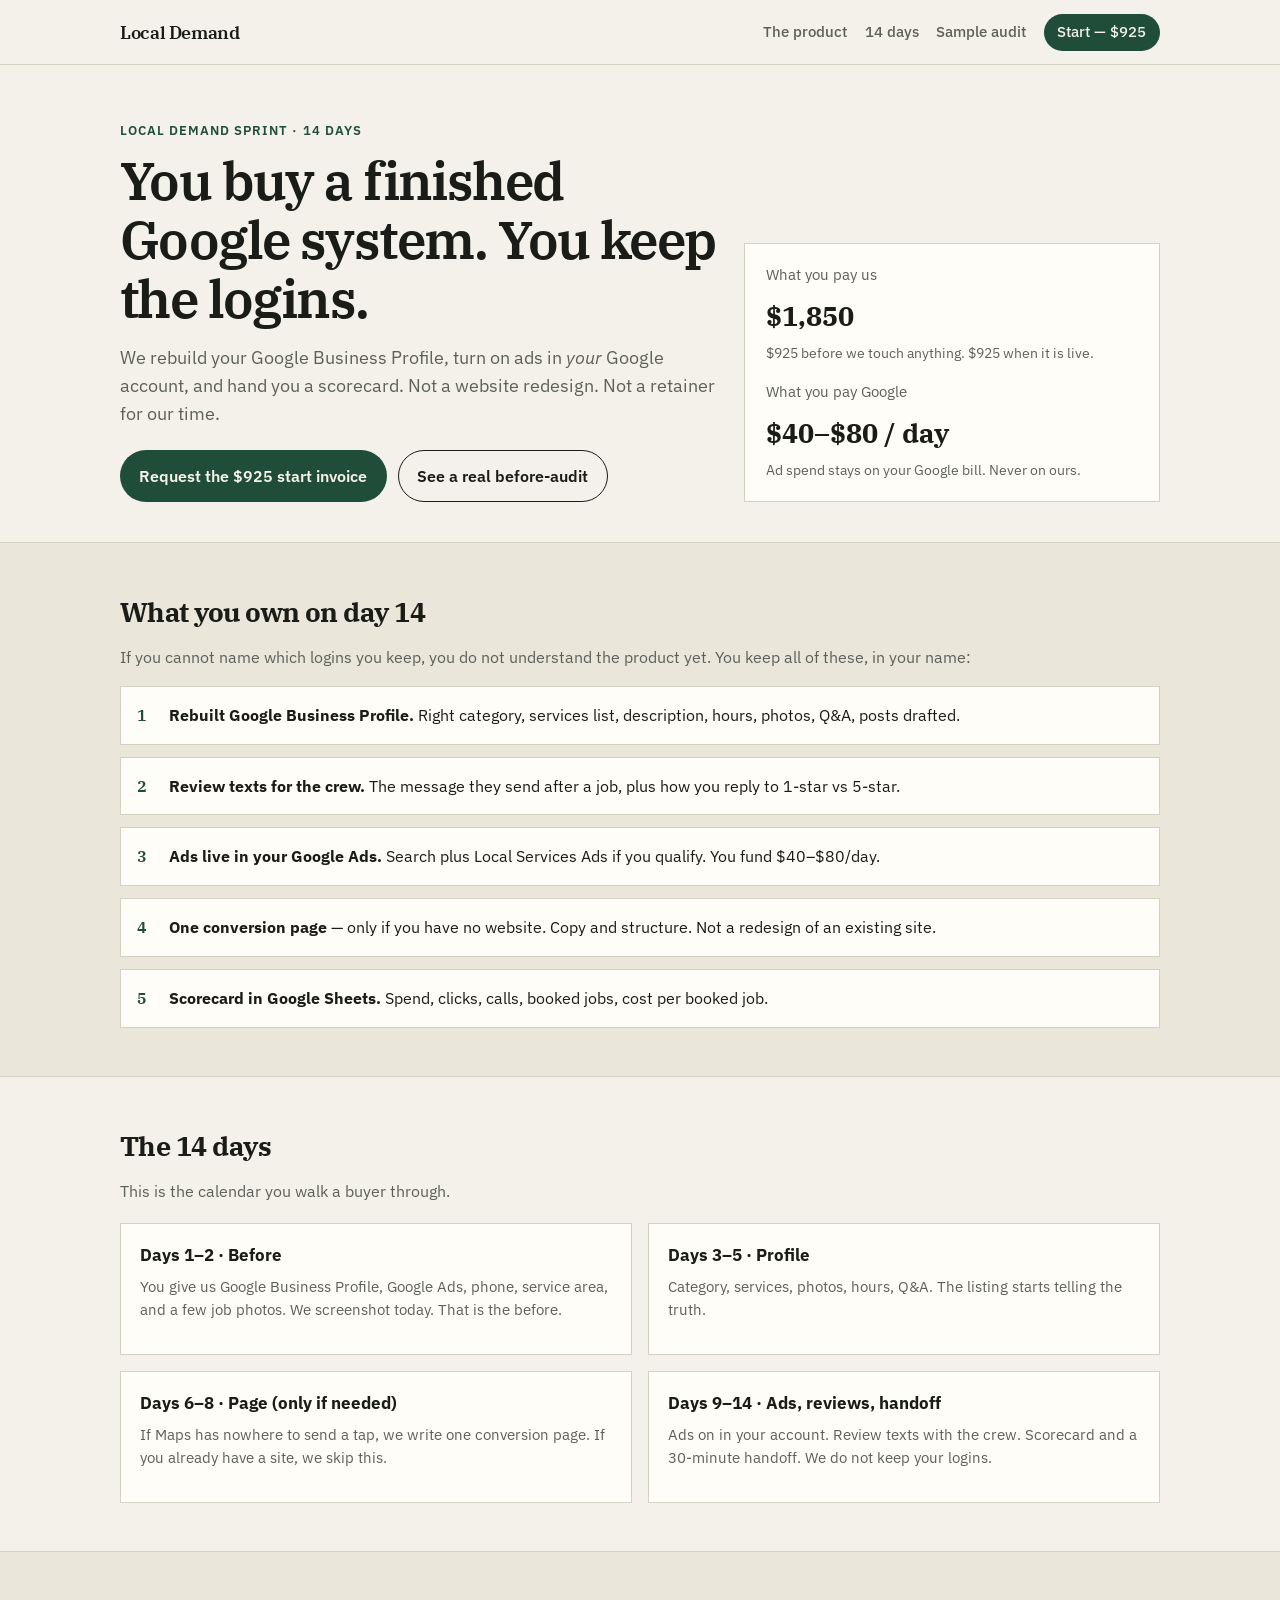
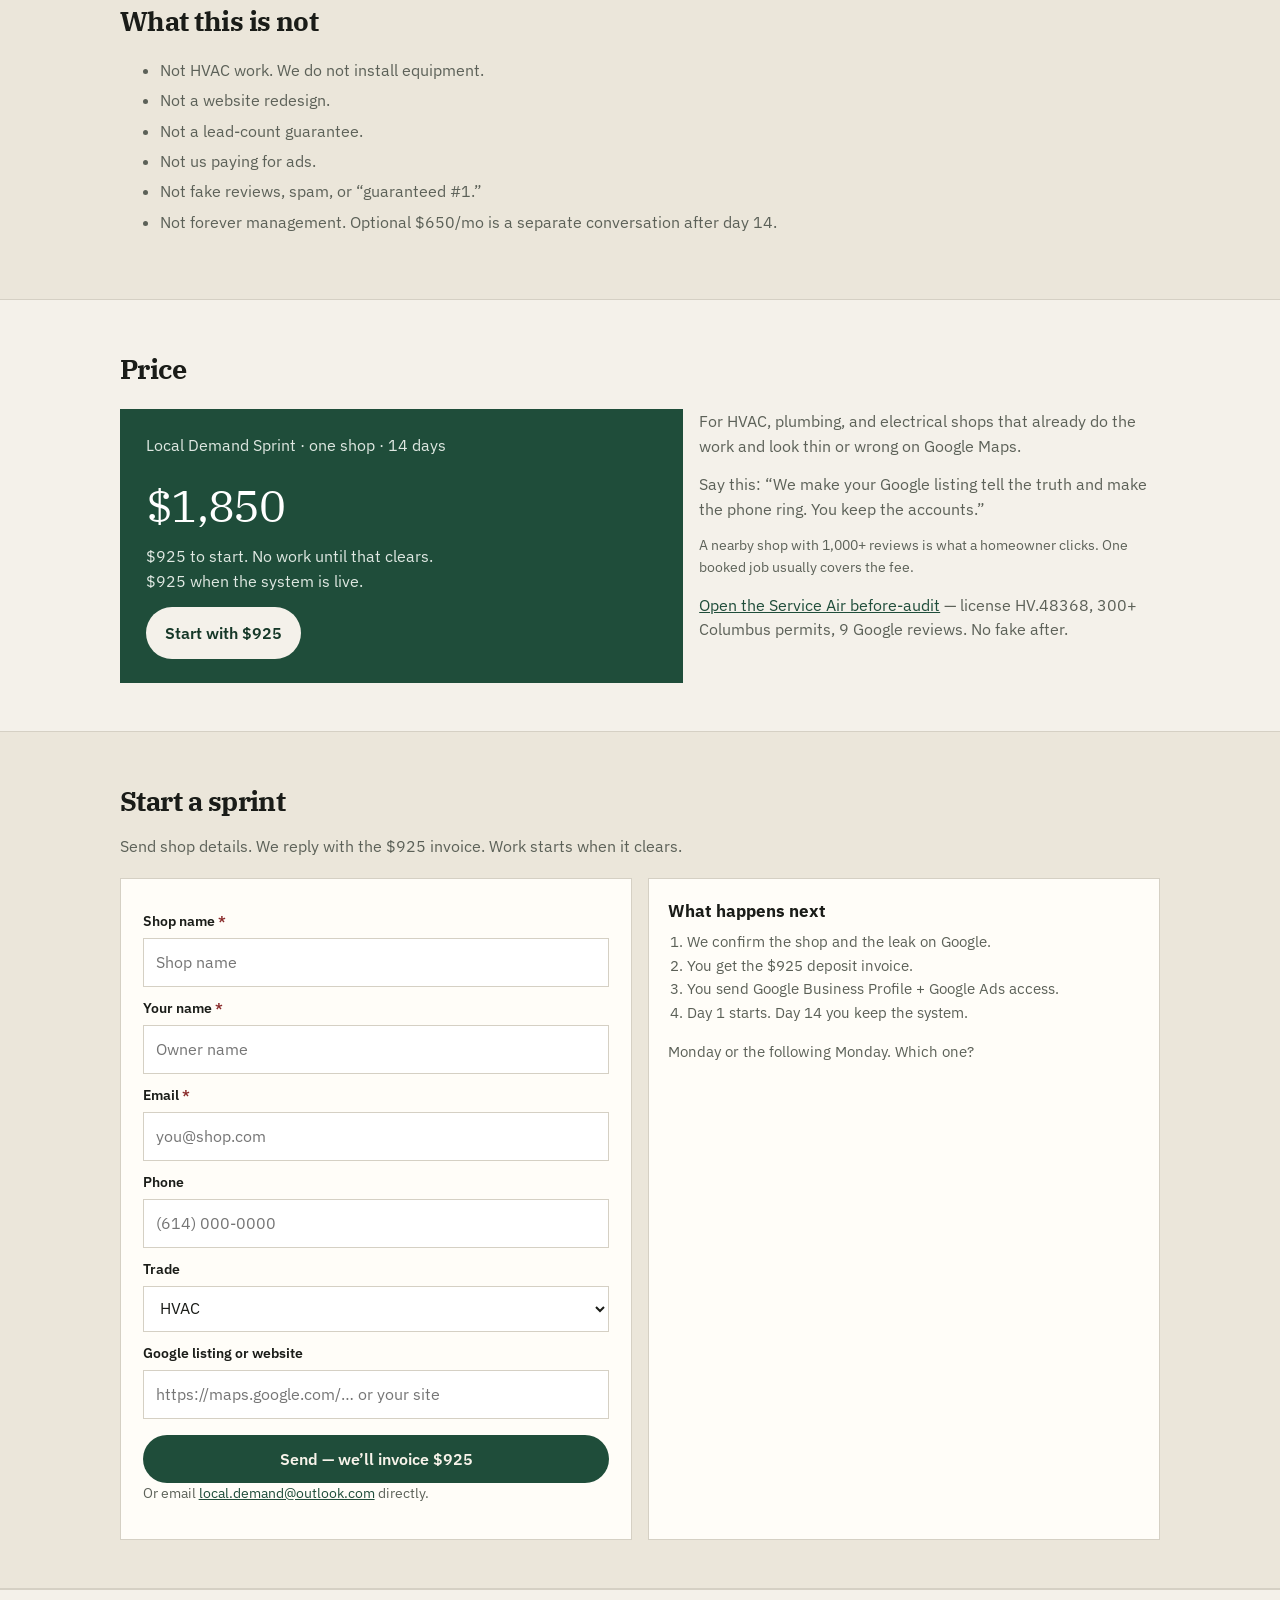
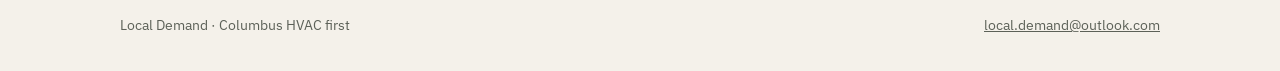
==== commit 81efc0d8: "Point contact and form to local.demand@outlook.com." ====
--- a/index.html
+++ b/index.html
@@ -115,7 +115,7 @@
         <h2>Start a sprint</h2>
         <p>Send shop details. We reply with the $925 invoice. Work starts when it clears.</p>
         <div class="grid-2">
-          <form class="form" action="https://formsubmit.co/local.demand.sales@gmail.com" method="POST">
+          <form class="form" action="https://formsubmit.co/local.demand@outlook.com" method="POST">
             <input type="hidden" name="_subject" value="Local Demand Sprint — start request" />
             <input type="hidden" name="_template" value="table" />
             <input type="hidden" name="_next" value="https://local-demand-co.netlify.app/thanks.html" />
@@ -138,7 +138,7 @@
             <label>Google listing or website</label>
             <input name="listing" placeholder="https://maps.google.com/… or your site" />
             <button class="btn primary full" type="submit">Send — we’ll invoice $925</button>
-            <p class="fine">Or email <a href="mailto:local.demand.sales@gmail.com?subject=Local%20Demand%20Sprint%20%24925%20start">local.demand.sales@gmail.com</a> directly.</p>
+            <p class="fine">Or email <a href="mailto:local.demand@outlook.com?subject=Local%20Demand%20Sprint%20%24925%20start">local.demand@outlook.com</a> directly.</p>
           </form>
           <div class="card">
             <h3>What happens next</h3>
@@ -158,7 +158,7 @@
   <footer class="site-footer">
     <div class="wrap">
       <p>Local Demand · Columbus HVAC first</p>
-      <p><a href="mailto:local.demand.sales@gmail.com">local.demand.sales@gmail.com</a></p>
+      <p><a href="mailto:local.demand@outlook.com">local.demand@outlook.com</a></p>
     </div>
   </footer>
 </body>
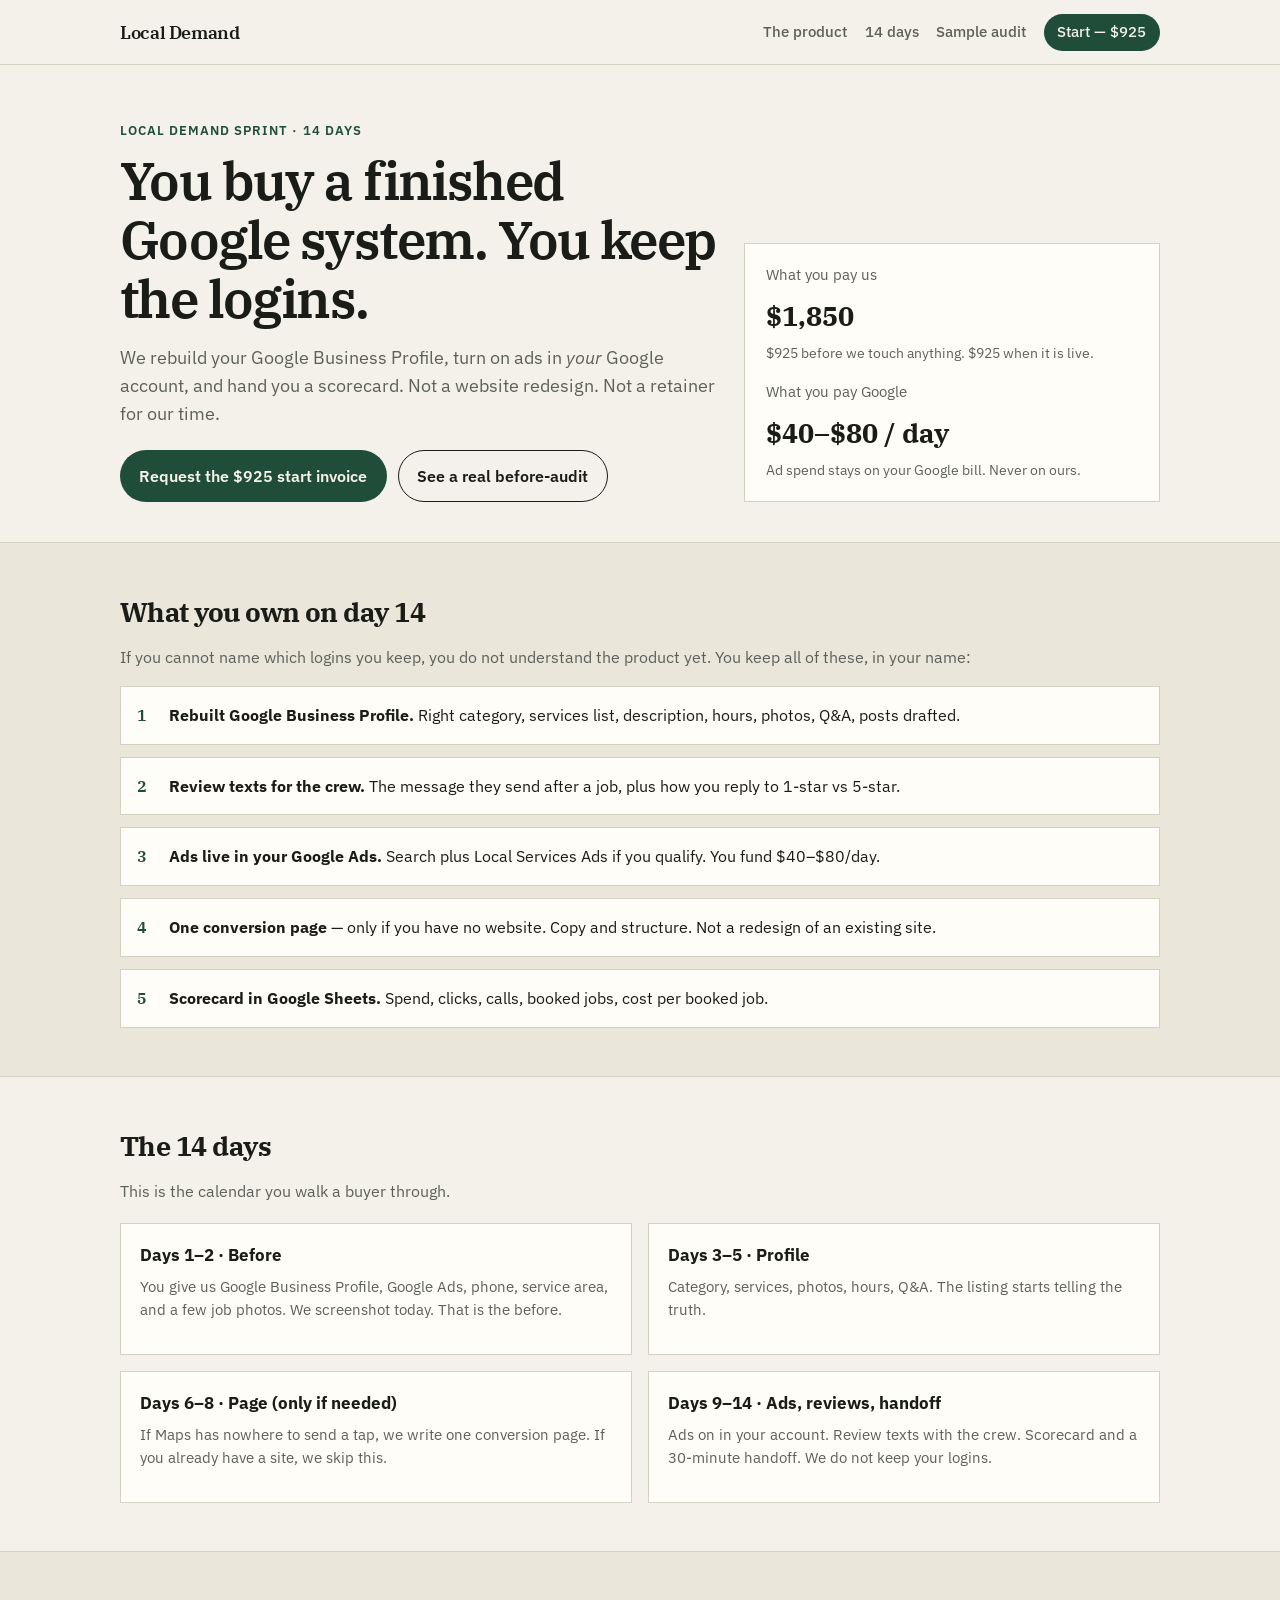
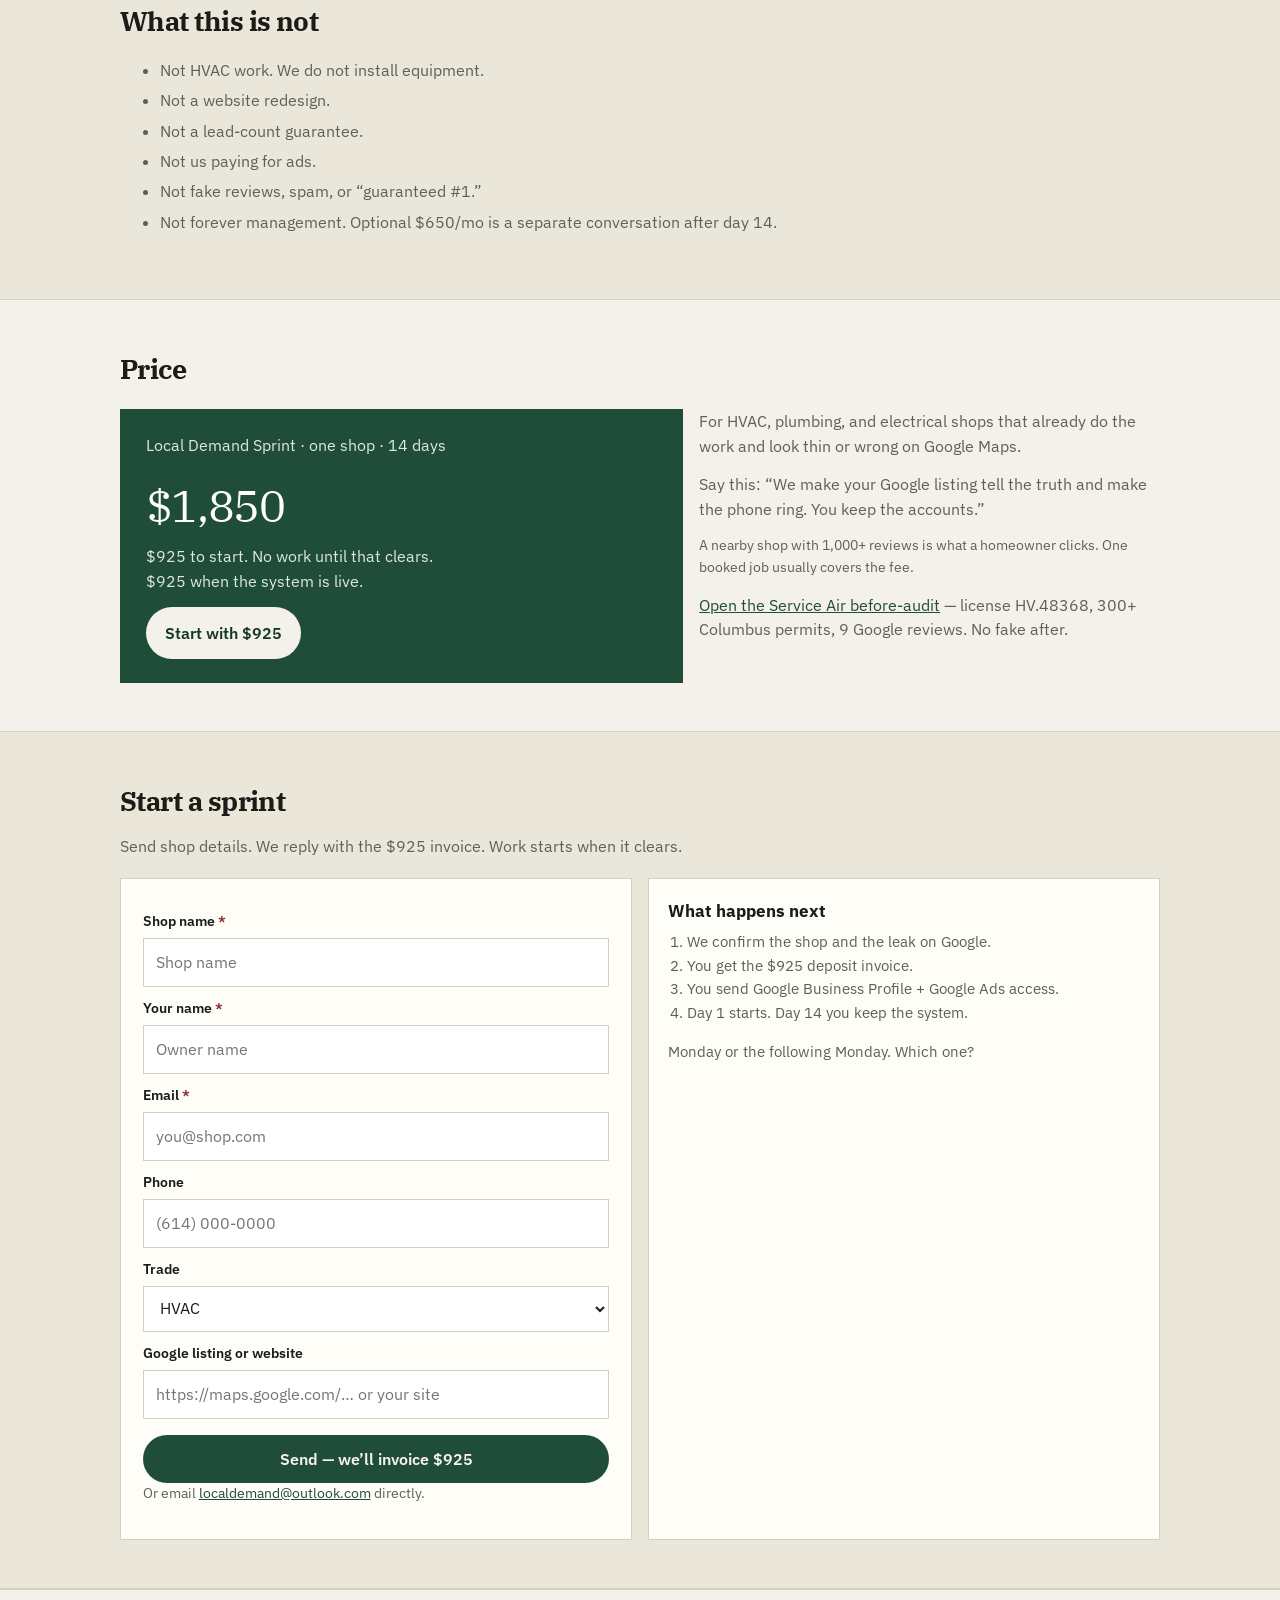
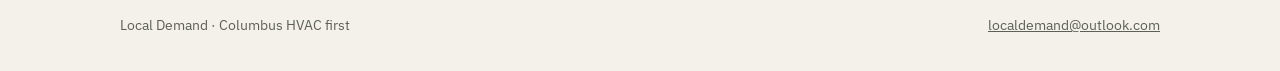
==== commit d3d14050: "Correct outbound email to localdemand@outlook.com." ====
--- a/index.html
+++ b/index.html
@@ -115,7 +115,7 @@
         <h2>Start a sprint</h2>
         <p>Send shop details. We reply with the $925 invoice. Work starts when it clears.</p>
         <div class="grid-2">
-          <form class="form" action="https://formsubmit.co/local.demand@outlook.com" method="POST">
+          <form class="form" action="https://formsubmit.co/localdemand@outlook.com" method="POST">
             <input type="hidden" name="_subject" value="Local Demand Sprint — start request" />
             <input type="hidden" name="_template" value="table" />
             <input type="hidden" name="_next" value="https://local-demand-co.netlify.app/thanks.html" />
@@ -138,7 +138,7 @@
             <label>Google listing or website</label>
             <input name="listing" placeholder="https://maps.google.com/… or your site" />
             <button class="btn primary full" type="submit">Send — we’ll invoice $925</button>
-            <p class="fine">Or email <a href="mailto:local.demand@outlook.com?subject=Local%20Demand%20Sprint%20%24925%20start">local.demand@outlook.com</a> directly.</p>
+            <p class="fine">Or email <a href="mailto:localdemand@outlook.com?subject=Local%20Demand%20Sprint%20%24925%20start">localdemand@outlook.com</a> directly.</p>
           </form>
           <div class="card">
             <h3>What happens next</h3>
@@ -158,7 +158,7 @@
   <footer class="site-footer">
     <div class="wrap">
       <p>Local Demand · Columbus HVAC first</p>
-      <p><a href="mailto:local.demand@outlook.com">local.demand@outlook.com</a></p>
+      <p><a href="mailto:localdemand@outlook.com">localdemand@outlook.com</a></p>
     </div>
   </footer>
 </body>
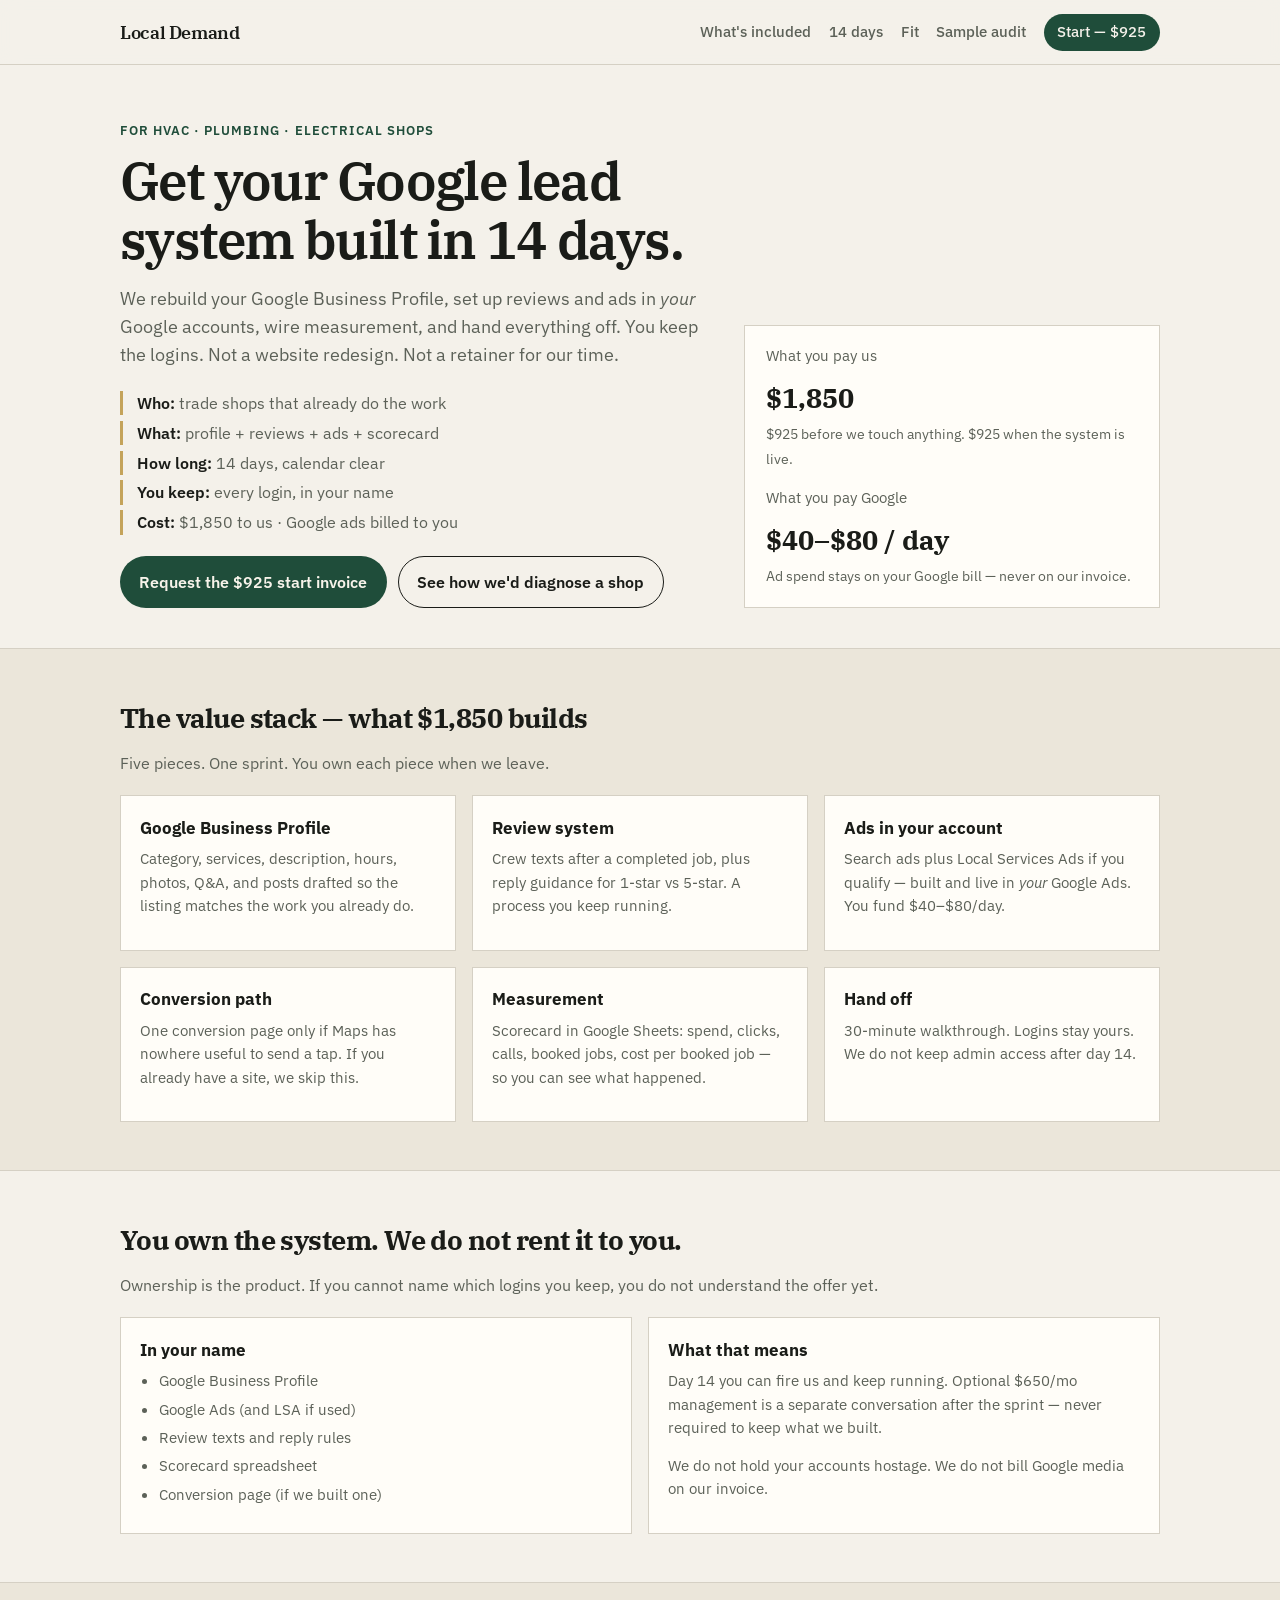
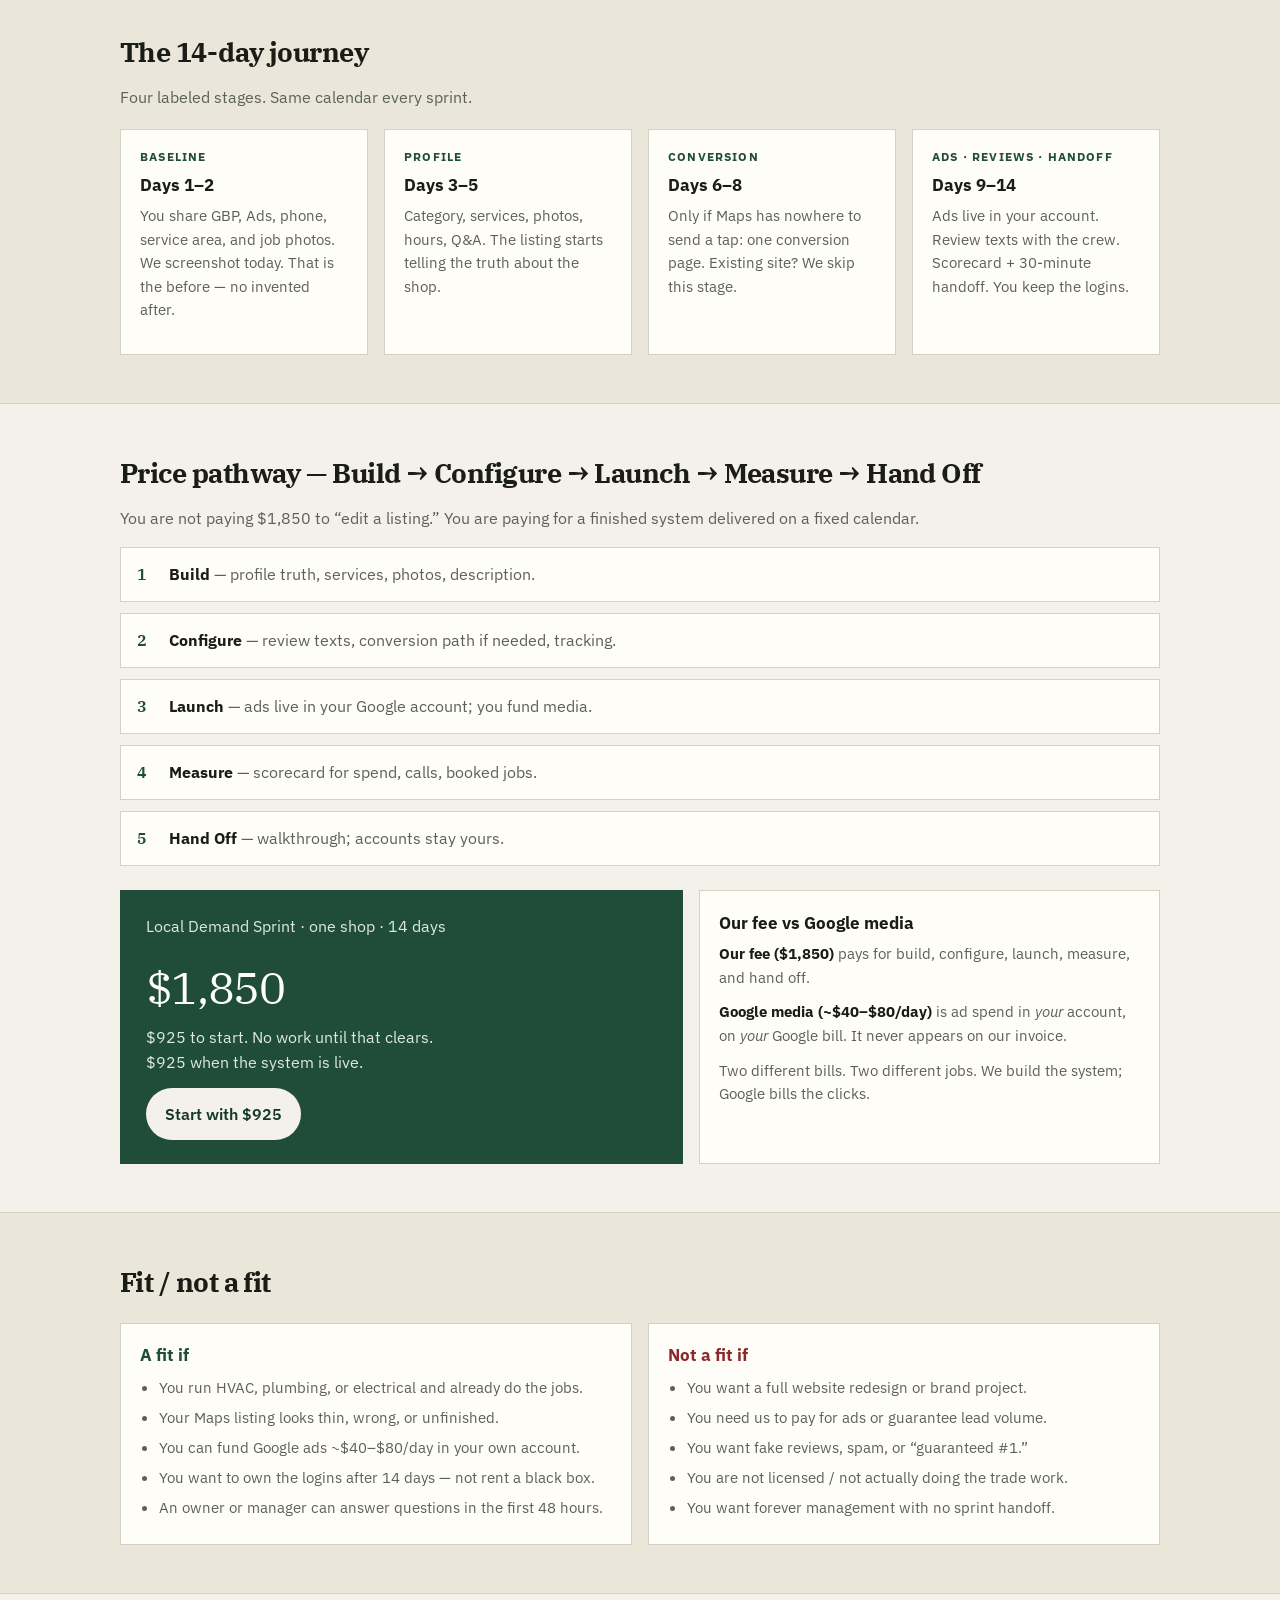
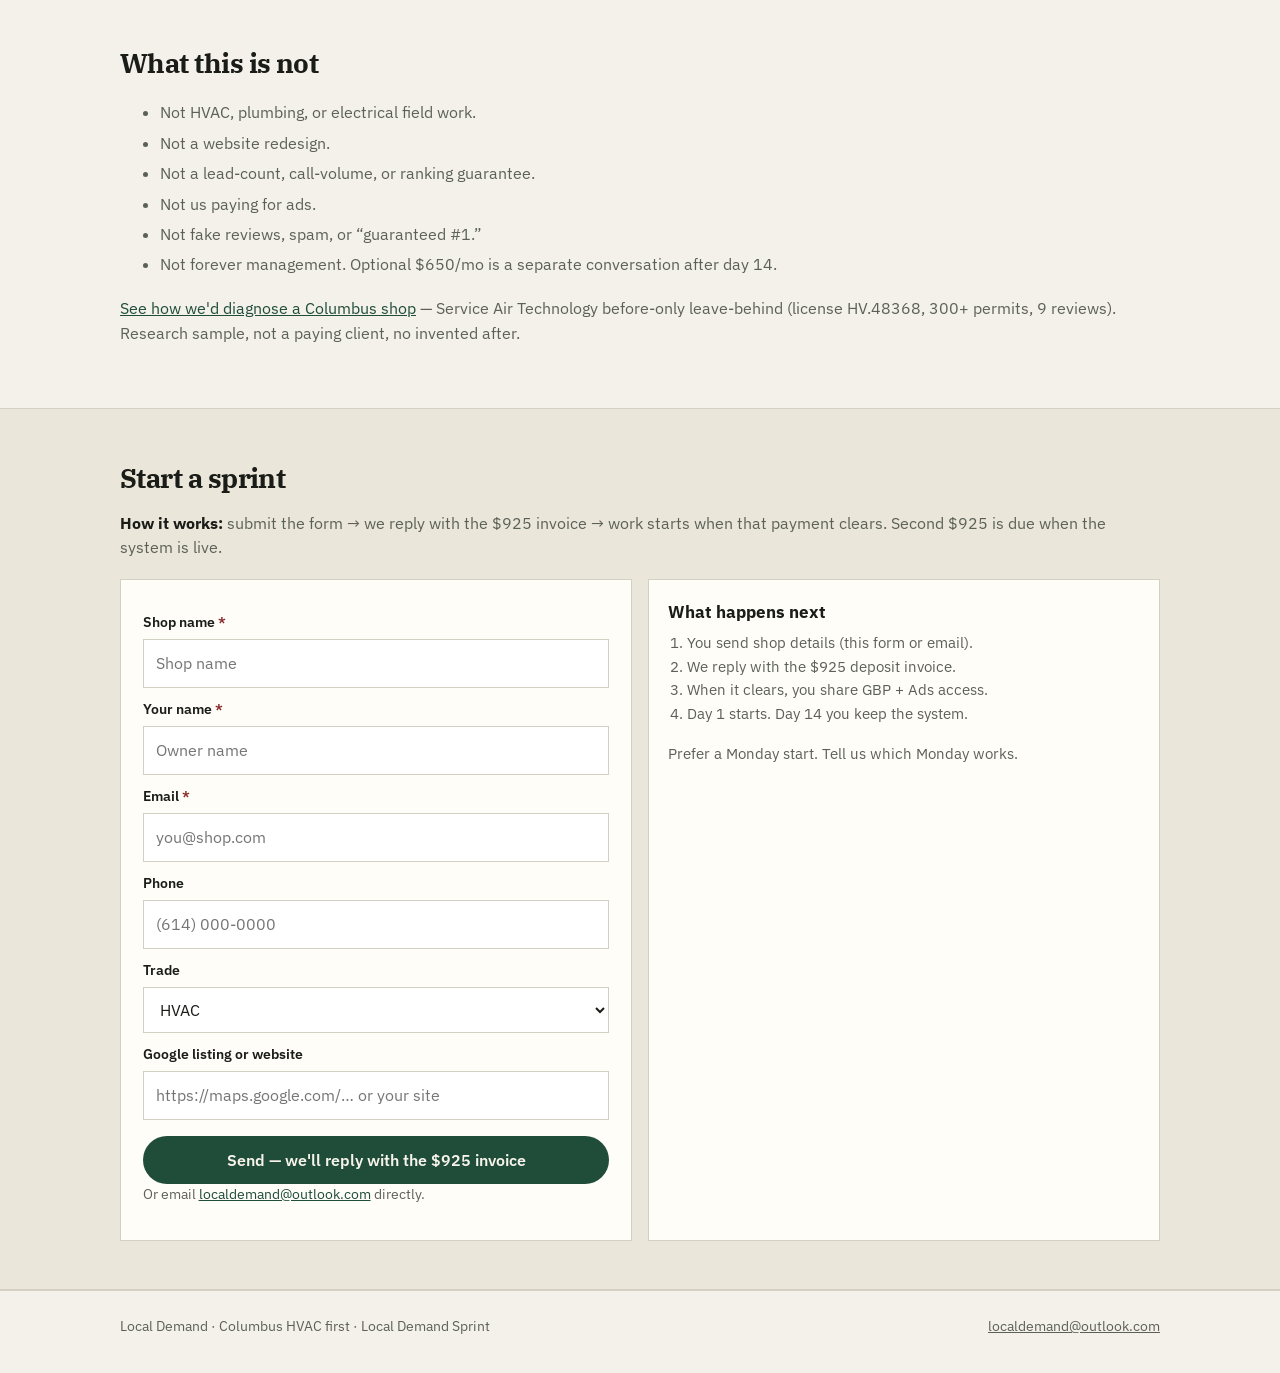
==== commit aca8afc8: "CRO value-communication pass: clearer WHO/14-day hero, value stack, ownership, fit, price pathway. R" ====
--- a/index.html
+++ b/index.html
@@ -3,17 +3,19 @@
 <head>
   <meta charset="utf-8" />
   <meta name="viewport" content="width=device-width, initial-scale=1" />
-  <title>Local Demand Sprint — Google rebuild for HVAC shops</title>
-  <meta name="description" content="A 14-day Google system HVAC, plumbing, and electrical shops own on day 14: rebuilt profile, review texts, ads in their account, scorecard. $1,850. $925 to start." />
+  <title>Local Demand Sprint — Google lead system in 14 days</title>
+  <meta name="description" content="14-day Google lead system for HVAC, plumbing, and electrical shops: rebuilt profile, reviews, ads in your account, scorecard, handoff. You keep the logins. $1,850." />
   <link rel="stylesheet" href="styles.css" />
+  <link rel="icon" href="favicon.svg" type="image/svg+xml" />
 </head>
 <body>
   <header class="site-header">
     <div class="wrap nav">
       <a class="logo" href="index.html">Local Demand</a>
       <nav class="nav-links">
-        <a href="#product">The product</a>
+        <a href="#stack">What's included</a>
         <a href="#days">14 days</a>
+        <a href="#fit">Fit</a>
         <a href="sample-audit.html">Sample audit</a>
         <a class="nav-cta" href="#start">Start — $925</a>
       </nav>
@@ -23,97 +25,186 @@
   <main>
     <section class="wrap hero">
       <div>
-        <p class="eyebrow">Local Demand Sprint · 14 days</p>
-        <h1>You buy a finished Google system. You keep the logins.</h1>
-        <p class="lede">We rebuild your Google Business Profile, turn on ads in <em>your</em> Google account, and hand you a scorecard. Not a website redesign. Not a retainer for our time.</p>
+        <p class="eyebrow">For HVAC · plumbing · electrical shops</p>
+        <h1>Get your Google lead system built in 14 days.</h1>
+        <p class="lede">We rebuild your Google Business Profile, set up reviews and ads in <em>your</em> Google accounts, wire measurement, and hand everything off. You keep the logins. Not a website redesign. Not a retainer for our time.</p>
+        <ul class="hero-facts">
+          <li><strong>Who:</strong> trade shops that already do the work</li>
+          <li><strong>What:</strong> profile + reviews + ads + scorecard</li>
+          <li><strong>How long:</strong> 14 days, calendar clear</li>
+          <li><strong>You keep:</strong> every login, in your name</li>
+          <li><strong>Cost:</strong> $1,850 to us · Google ads billed to you</li>
+        </ul>
         <div class="hero-actions">
           <a class="btn primary" href="#start">Request the $925 start invoice</a>
-          <a class="btn ghost" href="sample-audit.html">See a real before-audit</a>
+          <a class="btn ghost" href="sample-audit.html">See how we'd diagnose a shop</a>
         </div>
       </div>
       <aside class="stat-box">
         <p>What you pay us</p>
         <strong>$1,850</strong>
-        <span>$925 before we touch anything. $925 when it is live.</span>
+        <span>$925 before we touch anything. $925 when the system is live.</span>
         <p style="margin-top:1rem">What you pay Google</p>
         <strong>$40–$80 / day</strong>
-        <span>Ad spend stays on your Google bill. Never on ours.</span>
+        <span>Ad spend stays on your Google bill — never on our invoice.</span>
       </aside>
     </section>
 
-    <section class="section band" id="product">
-      <div class="wrap">
-        <h2>What you own on day 14</h2>
-        <p>If you cannot name which logins you keep, you do not understand the product yet. You keep all of these, in your name:</p>
-        <ol class="deliver">
-          <li data-n="1"><strong>Rebuilt Google Business Profile.</strong> Right category, services list, description, hours, photos, Q&amp;A, posts drafted.</li>
-          <li data-n="2"><strong>Review texts for the crew.</strong> The message they send after a job, plus how you reply to 1-star vs 5-star.</li>
-          <li data-n="3"><strong>Ads live in your Google Ads.</strong> Search plus Local Services Ads if you qualify. You fund $40–$80/day.</li>
-          <li data-n="4"><strong>One conversion page</strong> — only if you have no website. Copy and structure. Not a redesign of an existing site.</li>
-          <li data-n="5"><strong>Scorecard in Google Sheets.</strong> Spend, clicks, calls, booked jobs, cost per booked job.</li>
-        </ol>
-      </div>
-    </section>
-
-    <section class="wrap section" id="days">
-      <h2>The 14 days</h2>
-      <p>This is the calendar you walk a buyer through.</p>
-      <div class="grid-2">
+    <section class="section band" id="stack">
+      <div class="wrap">
+        <h2>The value stack — what $1,850 builds</h2>
+        <p>Five pieces. One sprint. You own each piece when we leave.</p>
+        <div class="value-stack">
+          <div class="card">
+            <h3>Google Business Profile</h3>
+            <p>Category, services, description, hours, photos, Q&amp;A, and posts drafted so the listing matches the work you already do.</p>
+          </div>
+          <div class="card">
+            <h3>Review system</h3>
+            <p>Crew texts after a completed job, plus reply guidance for 1-star vs 5-star. A process you keep running.</p>
+          </div>
+          <div class="card">
+            <h3>Ads in your account</h3>
+            <p>Search ads plus Local Services Ads if you qualify — built and live in <em>your</em> Google Ads. You fund $40–$80/day.</p>
+          </div>
+          <div class="card">
+            <h3>Conversion path</h3>
+            <p>One conversion page only if Maps has nowhere useful to send a tap. If you already have a site, we skip this.</p>
+          </div>
+          <div class="card">
+            <h3>Measurement</h3>
+            <p>Scorecard in Google Sheets: spend, clicks, calls, booked jobs, cost per booked job — so you can see what happened.</p>
+          </div>
+          <div class="card">
+            <h3>Hand off</h3>
+            <p>30-minute walkthrough. Logins stay yours. We do not keep admin access after day 14.</p>
+          </div>
+        </div>
+      </div>
+    </section>
+
+    <section class="wrap section" id="own">
+      <h2>You own the system. We do not rent it to you.</h2>
+      <p>Ownership is the product. If you cannot name which logins you keep, you do not understand the offer yet.</p>
+      <div class="own-band">
         <div class="card">
-          <h3>Days 1–2 · Before</h3>
-          <p>You give us Google Business Profile, Google Ads, phone, service area, and a few job photos. We screenshot today. That is the before.</p>
+          <h3>In your name</h3>
+          <ul>
+            <li>Google Business Profile</li>
+            <li>Google Ads (and LSA if used)</li>
+            <li>Review texts and reply rules</li>
+            <li>Scorecard spreadsheet</li>
+            <li>Conversion page (if we built one)</li>
+          </ul>
         </div>
         <div class="card">
-          <h3>Days 3–5 · Profile</h3>
-          <p>Category, services, photos, hours, Q&amp;A. The listing starts telling the truth.</p>
-        </div>
-        <div class="card">
-          <h3>Days 6–8 · Page (only if needed)</h3>
-          <p>If Maps has nowhere to send a tap, we write one conversion page. If you already have a site, we skip this.</p>
-        </div>
-        <div class="card">
-          <h3>Days 9–14 · Ads, reviews, handoff</h3>
-          <p>Ads on in your account. Review texts with the crew. Scorecard and a 30-minute handoff. We do not keep your logins.</p>
-        </div>
-      </div>
-    </section>
-
-    <section class="section band" id="not">
-      <div class="wrap">
-        <h2>What this is not</h2>
-        <ul class="not">
-          <li>Not HVAC work. We do not install equipment.</li>
-          <li>Not a website redesign.</li>
-          <li>Not a lead-count guarantee.</li>
-          <li>Not us paying for ads.</li>
-          <li>Not fake reviews, spam, or “guaranteed #1.”</li>
-          <li>Not forever management. Optional $650/mo is a separate conversation after day 14.</li>
-        </ul>
-      </div>
-    </section>
-
-    <section class="wrap section" id="pricing">
-      <h2>Price</h2>
-      <div class="price-row">
+          <h3>What that means</h3>
+          <p>Day 14 you can fire us and keep running. Optional $650/mo management is a separate conversation after the sprint — never required to keep what we built.</p>
+          <p>We do not hold your accounts hostage. We do not bill Google media on our invoice.</p>
+        </div>
+      </div>
+    </section>
+
+    <section class="section band" id="days">
+      <div class="wrap">
+        <h2>The 14-day journey</h2>
+        <p>Four labeled stages. Same calendar every sprint.</p>
+        <div class="timeline">
+          <div class="card">
+            <p class="stage">Baseline</p>
+            <h3>Days 1–2</h3>
+            <p>You share GBP, Ads, phone, service area, and job photos. We screenshot today. That is the before — no invented after.</p>
+          </div>
+          <div class="card">
+            <p class="stage">Profile</p>
+            <h3>Days 3–5</h3>
+            <p>Category, services, photos, hours, Q&amp;A. The listing starts telling the truth about the shop.</p>
+          </div>
+          <div class="card">
+            <p class="stage">Conversion</p>
+            <h3>Days 6–8</h3>
+            <p>Only if Maps has nowhere to send a tap: one conversion page. Existing site? We skip this stage.</p>
+          </div>
+          <div class="card">
+            <p class="stage">Ads · reviews · handoff</p>
+            <h3>Days 9–14</h3>
+            <p>Ads live in your account. Review texts with the crew. Scorecard + 30-minute handoff. You keep the logins.</p>
+          </div>
+        </div>
+      </div>
+    </section>
+
+    <section class="wrap section" id="pathway">
+      <h2>Price pathway — Build → Configure → Launch → Measure → Hand Off</h2>
+      <p>You are not paying $1,850 to “edit a listing.” You are paying for a finished system delivered on a fixed calendar.</p>
+      <ol class="pathway">
+        <li data-n="1"><strong>Build</strong> — profile truth, services, photos, description.</li>
+        <li data-n="2"><strong>Configure</strong> — review texts, conversion path if needed, tracking.</li>
+        <li data-n="3"><strong>Launch</strong> — ads live in your Google account; you fund media.</li>
+        <li data-n="4"><strong>Measure</strong> — scorecard for spend, calls, booked jobs.</li>
+        <li data-n="5"><strong>Hand Off</strong> — walkthrough; accounts stay yours.</li>
+      </ol>
+      <div class="price-row" style="margin-top:1.5rem">
         <div class="price-card">
           <p>Local Demand Sprint · one shop · 14 days</p>
           <p class="amount">$1,850</p>
           <p>$925 to start. No work until that clears.<br />$925 when the system is live.</p>
           <a class="btn primary" href="#start">Start with $925</a>
         </div>
-        <div>
-          <p>For HVAC, plumbing, and electrical shops that already do the work and look thin or wrong on Google Maps.</p>
-          <p>Say this: “We make your Google listing tell the truth and make the phone ring. You keep the accounts.”</p>
-          <p class="fine">A nearby shop with 1,000+ reviews is what a homeowner clicks. One booked job usually covers the fee.</p>
-          <p><a href="sample-audit.html">Open the Service Air before-audit</a> — license HV.48368, 300+ Columbus permits, 9 Google reviews. No fake after.</p>
-        </div>
-      </div>
+        <div class="card spend-split">
+          <h3>Our fee vs Google media</h3>
+          <p><strong>Our fee ($1,850)</strong> pays for build, configure, launch, measure, and hand off.</p>
+          <p><strong>Google media (~$40–$80/day)</strong> is ad spend in <em>your</em> account, on <em>your</em> Google bill. It never appears on our invoice.</p>
+          <p class="fine">Two different bills. Two different jobs. We build the system; Google bills the clicks.</p>
+        </div>
+      </div>
+    </section>
+
+    <section class="section band" id="fit">
+      <div class="wrap">
+        <h2>Fit / not a fit</h2>
+        <div class="fit-grid">
+          <div class="card fit-yes">
+            <h3>A fit if</h3>
+            <ul>
+              <li>You run HVAC, plumbing, or electrical and already do the jobs.</li>
+              <li>Your Maps listing looks thin, wrong, or unfinished.</li>
+              <li>You can fund Google ads ~$40–$80/day in your own account.</li>
+              <li>You want to own the logins after 14 days — not rent a black box.</li>
+              <li>An owner or manager can answer questions in the first 48 hours.</li>
+            </ul>
+          </div>
+          <div class="card fit-no">
+            <h3>Not a fit if</h3>
+            <ul>
+              <li>You want a full website redesign or brand project.</li>
+              <li>You need us to pay for ads or guarantee lead volume.</li>
+              <li>You want fake reviews, spam, or “guaranteed #1.”</li>
+              <li>You are not licensed / not actually doing the trade work.</li>
+              <li>You want forever management with no sprint handoff.</li>
+            </ul>
+          </div>
+        </div>
+      </div>
+    </section>
+
+    <section class="wrap section" id="not">
+      <h2>What this is not</h2>
+      <ul class="not">
+        <li>Not HVAC, plumbing, or electrical field work.</li>
+        <li>Not a website redesign.</li>
+        <li>Not a lead-count, call-volume, or ranking guarantee.</li>
+        <li>Not us paying for ads.</li>
+        <li>Not fake reviews, spam, or “guaranteed #1.”</li>
+        <li>Not forever management. Optional $650/mo is a separate conversation after day 14.</li>
+      </ul>
+      <p style="margin-top:1.2rem"><a href="sample-audit.html">See how we'd diagnose a Columbus shop</a> — Service Air Technology before-only leave-behind (license HV.48368, 300+ permits, 9 reviews). Research sample, not a paying client, no invented after.</p>
     </section>
 
     <section class="section band" id="start">
       <div class="wrap">
         <h2>Start a sprint</h2>
-        <p>Send shop details. We reply with the $925 invoice. Work starts when it clears.</p>
+        <p><strong>How it works:</strong> submit the form → we reply with the $925 invoice → work starts when that payment clears. Second $925 is due when the system is live.</p>
         <div class="grid-2">
           <form class="form" action="https://formsubmit.co/localdemand@outlook.com" method="POST">
             <input type="hidden" name="_subject" value="Local Demand Sprint — start request" />
@@ -137,18 +228,18 @@
             </select>
             <label>Google listing or website</label>
             <input name="listing" placeholder="https://maps.google.com/… or your site" />
-            <button class="btn primary full" type="submit">Send — we’ll invoice $925</button>
+            <button class="btn primary full" type="submit">Send — we'll reply with the $925 invoice</button>
             <p class="fine">Or email <a href="mailto:localdemand@outlook.com?subject=Local%20Demand%20Sprint%20%24925%20start">localdemand@outlook.com</a> directly.</p>
           </form>
           <div class="card">
             <h3>What happens next</h3>
             <ol>
-              <li>We confirm the shop and the leak on Google.</li>
-              <li>You get the $925 deposit invoice.</li>
-              <li>You send Google Business Profile + Google Ads access.</li>
+              <li>You send shop details (this form or email).</li>
+              <li>We reply with the $925 deposit invoice.</li>
+              <li>When it clears, you share GBP + Ads access.</li>
               <li>Day 1 starts. Day 14 you keep the system.</li>
             </ol>
-            <p style="margin-top:1rem">Monday or the following Monday. Which one?</p>
+            <p style="margin-top:1rem">Prefer a Monday start. Tell us which Monday works.</p>
           </div>
         </div>
       </div>
@@ -157,7 +248,7 @@
 
   <footer class="site-footer">
     <div class="wrap">
-      <p>Local Demand · Columbus HVAC first</p>
+      <p>Local Demand · Columbus HVAC first · Local Demand Sprint</p>
       <p><a href="mailto:localdemand@outlook.com">localdemand@outlook.com</a></p>
     </div>
   </footer>
--- a/styles.css
+++ b/styles.css
@@ -156,3 +156,78 @@
 
 .audit-hero { padding: 2.8rem 0 1.5rem; }
 .kicker { color: var(--forest); font-weight: 600; font-size: 0.82rem; letter-spacing: 0.06em; text-transform: uppercase; }
+
+.form input:focus, .form select:focus, .form textarea:focus {
+  outline: 2px solid var(--forest); outline-offset: 1px; border-color: var(--forest);
+}
+@media (max-width: 640px) {
+  .nav-links a:not(.nav-cta) { display: none; }
+  .hero { padding-top: 2.2rem; }
+}
+
+/* CRO pass — fit grid, ownership, value stack, pathway, timeline */
+.hero-facts {
+  list-style: none; padding: 0; margin: 0 0 1.35rem;
+  display: grid; gap: 0.35rem; max-width: 38rem;
+}
+.hero-facts li {
+  color: var(--muted); font-size: 0.98rem;
+  padding-left: 0.9rem; border-left: 3px solid var(--gold);
+}
+.hero-facts strong { color: var(--ink); font-weight: 600; }
+
+.value-stack {
+  display: grid; gap: 1rem; margin-top: 1.2rem;
+}
+@media (min-width: 720px) {
+  .value-stack { grid-template-columns: repeat(3, 1fr); }
+}
+
+.own-band {
+  display: grid; gap: 1rem; margin-top: 1.2rem;
+}
+@media (min-width: 720px) {
+  .own-band { grid-template-columns: 1fr 1fr; }
+}
+.own-band ul { margin: 0.4rem 0 0; padding-left: 1.15rem; color: var(--muted); }
+.own-band li { margin: 0.3rem 0; }
+
+.timeline {
+  display: grid; gap: 1rem; margin-top: 1.2rem;
+}
+@media (min-width: 800px) {
+  .timeline { grid-template-columns: repeat(4, 1fr); }
+}
+.timeline .stage {
+  margin: 0 0 0.35rem; color: var(--forest); font-weight: 700;
+  font-size: 0.72rem; letter-spacing: 0.1em; text-transform: uppercase;
+}
+
+.pathway {
+  list-style: none; padding: 0; margin: 1rem 0 0; display: grid; gap: 0.65rem;
+}
+.pathway li {
+  background: var(--paper); border: 1px solid var(--line);
+  padding: 0.9rem 1rem 0.9rem 3rem; position: relative; color: var(--muted);
+}
+.pathway li::before {
+  content: attr(data-n);
+  position: absolute; left: 1rem; top: 0.9rem;
+  font-family: var(--serif); color: var(--forest); font-weight: 600;
+}
+.pathway strong { color: var(--ink); }
+
+.spend-split h3 { margin-top: 0; }
+.spend-split p { margin-bottom: 0.7rem; }
+
+.fit-grid {
+  display: grid; gap: 1rem; margin-top: 1.2rem;
+}
+@media (min-width: 720px) {
+  .fit-grid { grid-template-columns: 1fr 1fr; }
+}
+.fit-yes, .fit-no { min-height: 100%; }
+.fit-yes h3 { color: var(--forest); }
+.fit-no h3 { color: var(--danger); }
+.fit-grid ul { margin: 0.5rem 0 0; padding-left: 1.15rem; color: var(--muted); }
+.fit-grid li { margin: 0.4rem 0; }
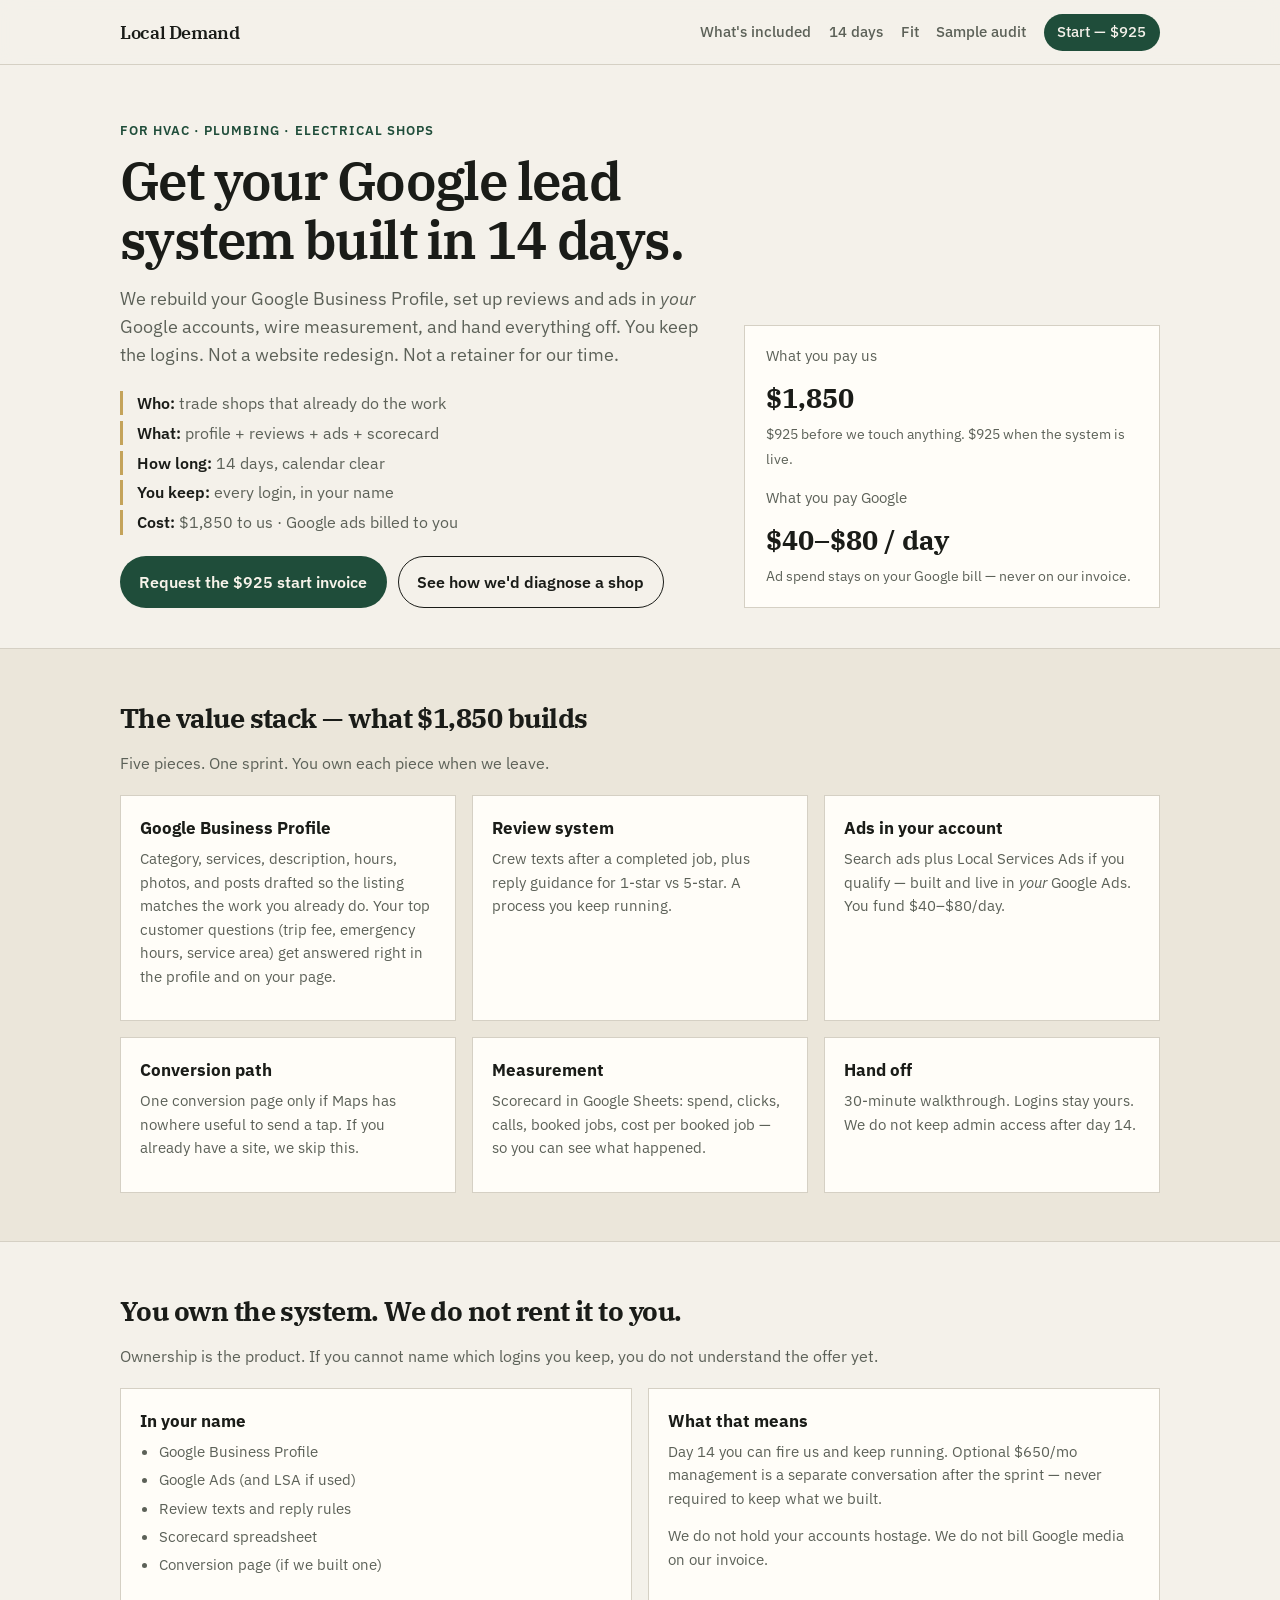
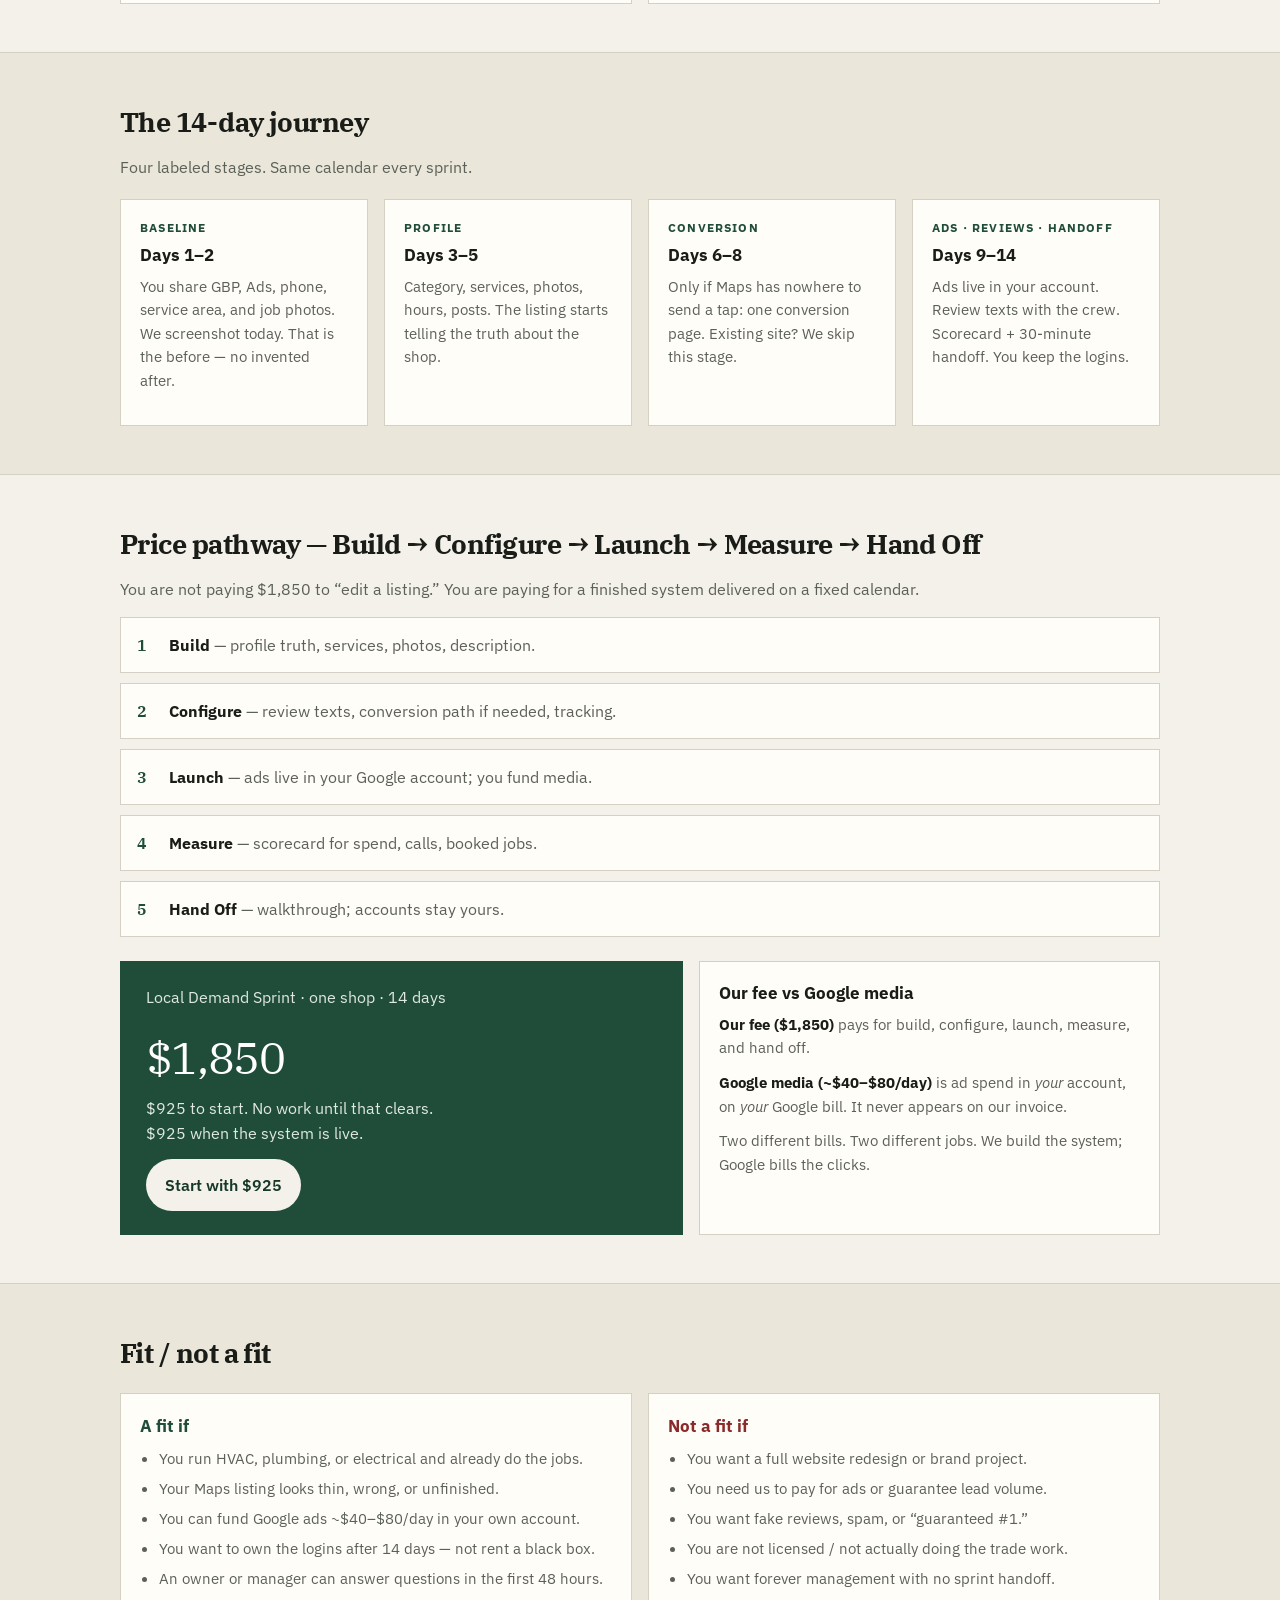
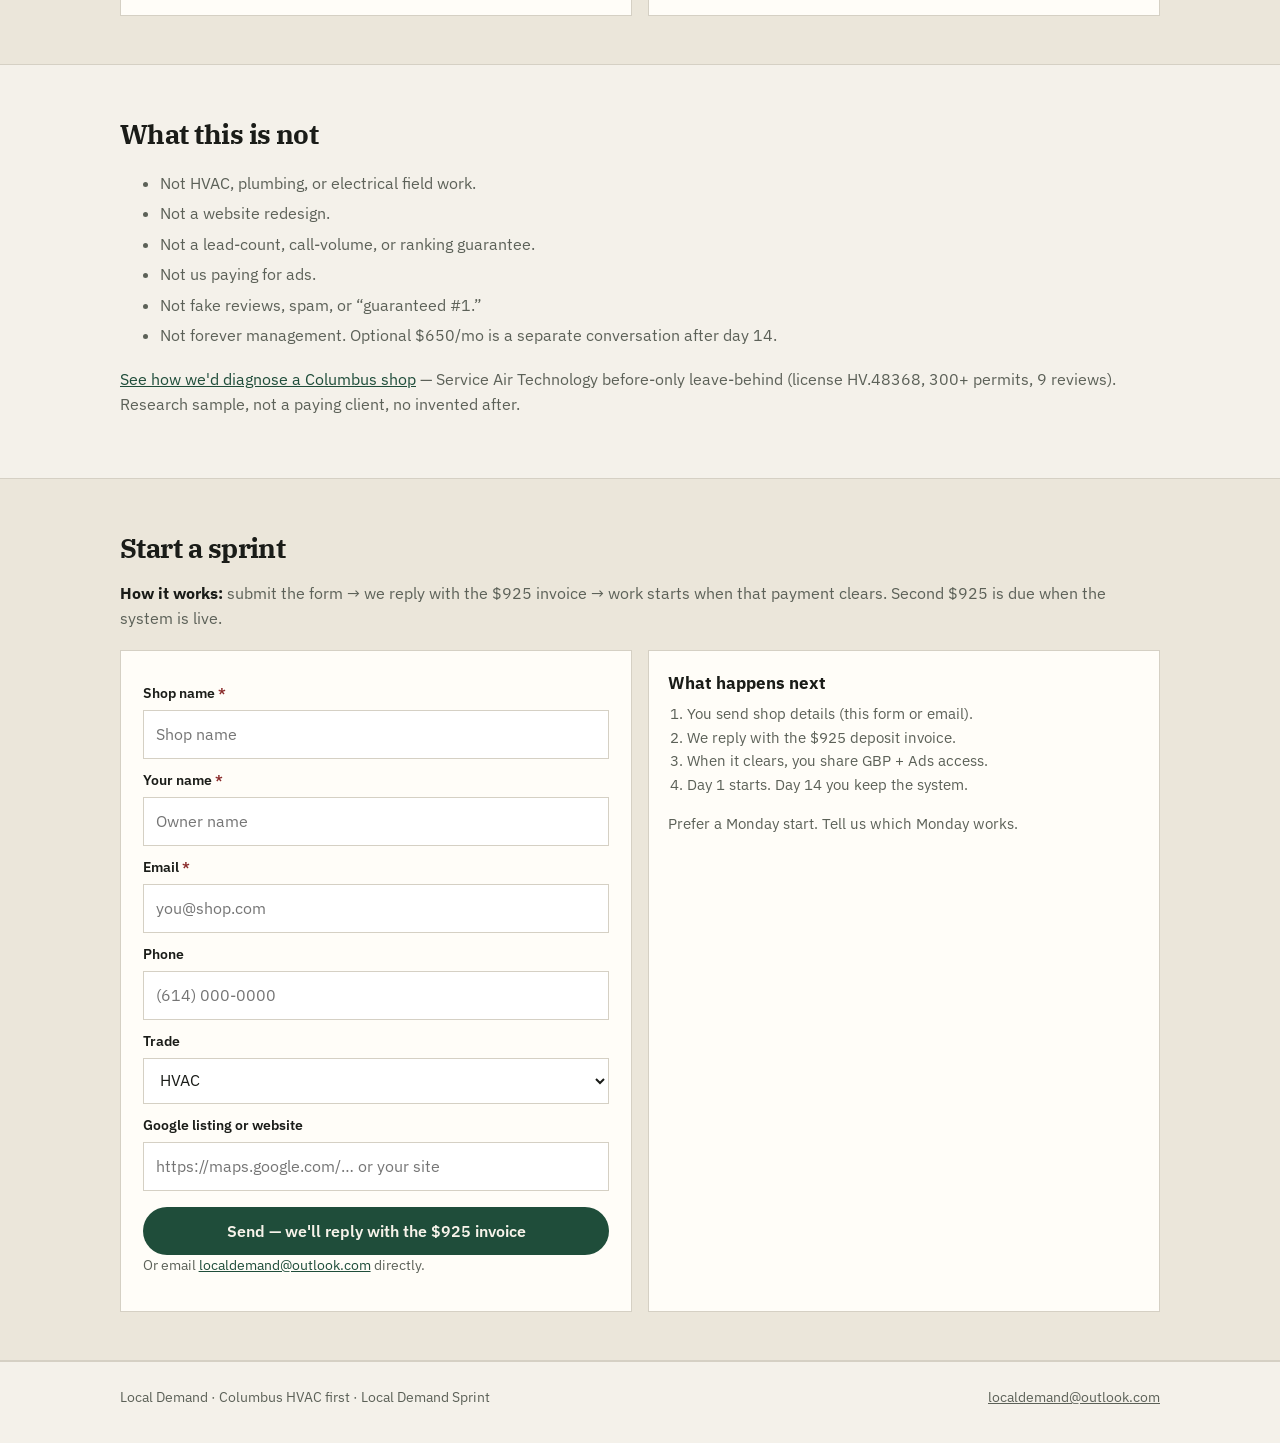
==== commit a1514fe3: "Drop GBP Q&A promise (Google retired Q&A Dec 2025); answer top questions in profile + page instead." ====
--- a/index.html
+++ b/index.html
@@ -57,7 +57,7 @@
         <div class="value-stack">
           <div class="card">
             <h3>Google Business Profile</h3>
-            <p>Category, services, description, hours, photos, Q&amp;A, and posts drafted so the listing matches the work you already do.</p>
+            <p>Category, services, description, hours, photos, and posts drafted so the listing matches the work you already do. Your top customer questions (trip fee, emergency hours, service area) get answered right in the profile and on your page.</p>
           </div>
           <div class="card">
             <h3>Review system</h3>
@@ -118,7 +118,7 @@
           <div class="card">
             <p class="stage">Profile</p>
             <h3>Days 3–5</h3>
-            <p>Category, services, photos, hours, Q&amp;A. The listing starts telling the truth about the shop.</p>
+            <p>Category, services, photos, hours, posts. The listing starts telling the truth about the shop.</p>
           </div>
           <div class="card">
             <p class="stage">Conversion</p>
@@ -209,7 +209,7 @@
           <form class="form" action="https://formsubmit.co/localdemand@outlook.com" method="POST">
             <input type="hidden" name="_subject" value="Local Demand Sprint — start request" />
             <input type="hidden" name="_template" value="table" />
-            <input type="hidden" name="_next" value="https://local-demand-co.netlify.app/thanks.html" />
+            <input type="hidden" name="_next" value="https://yourstupidson1-collab.github.io/local-demand/thanks.html" />
             <input type="text" name="_honey" style="display:none" />
             <label>Shop name <span class="req">*</span></label>
             <input name="shop" required placeholder="Shop name" />
